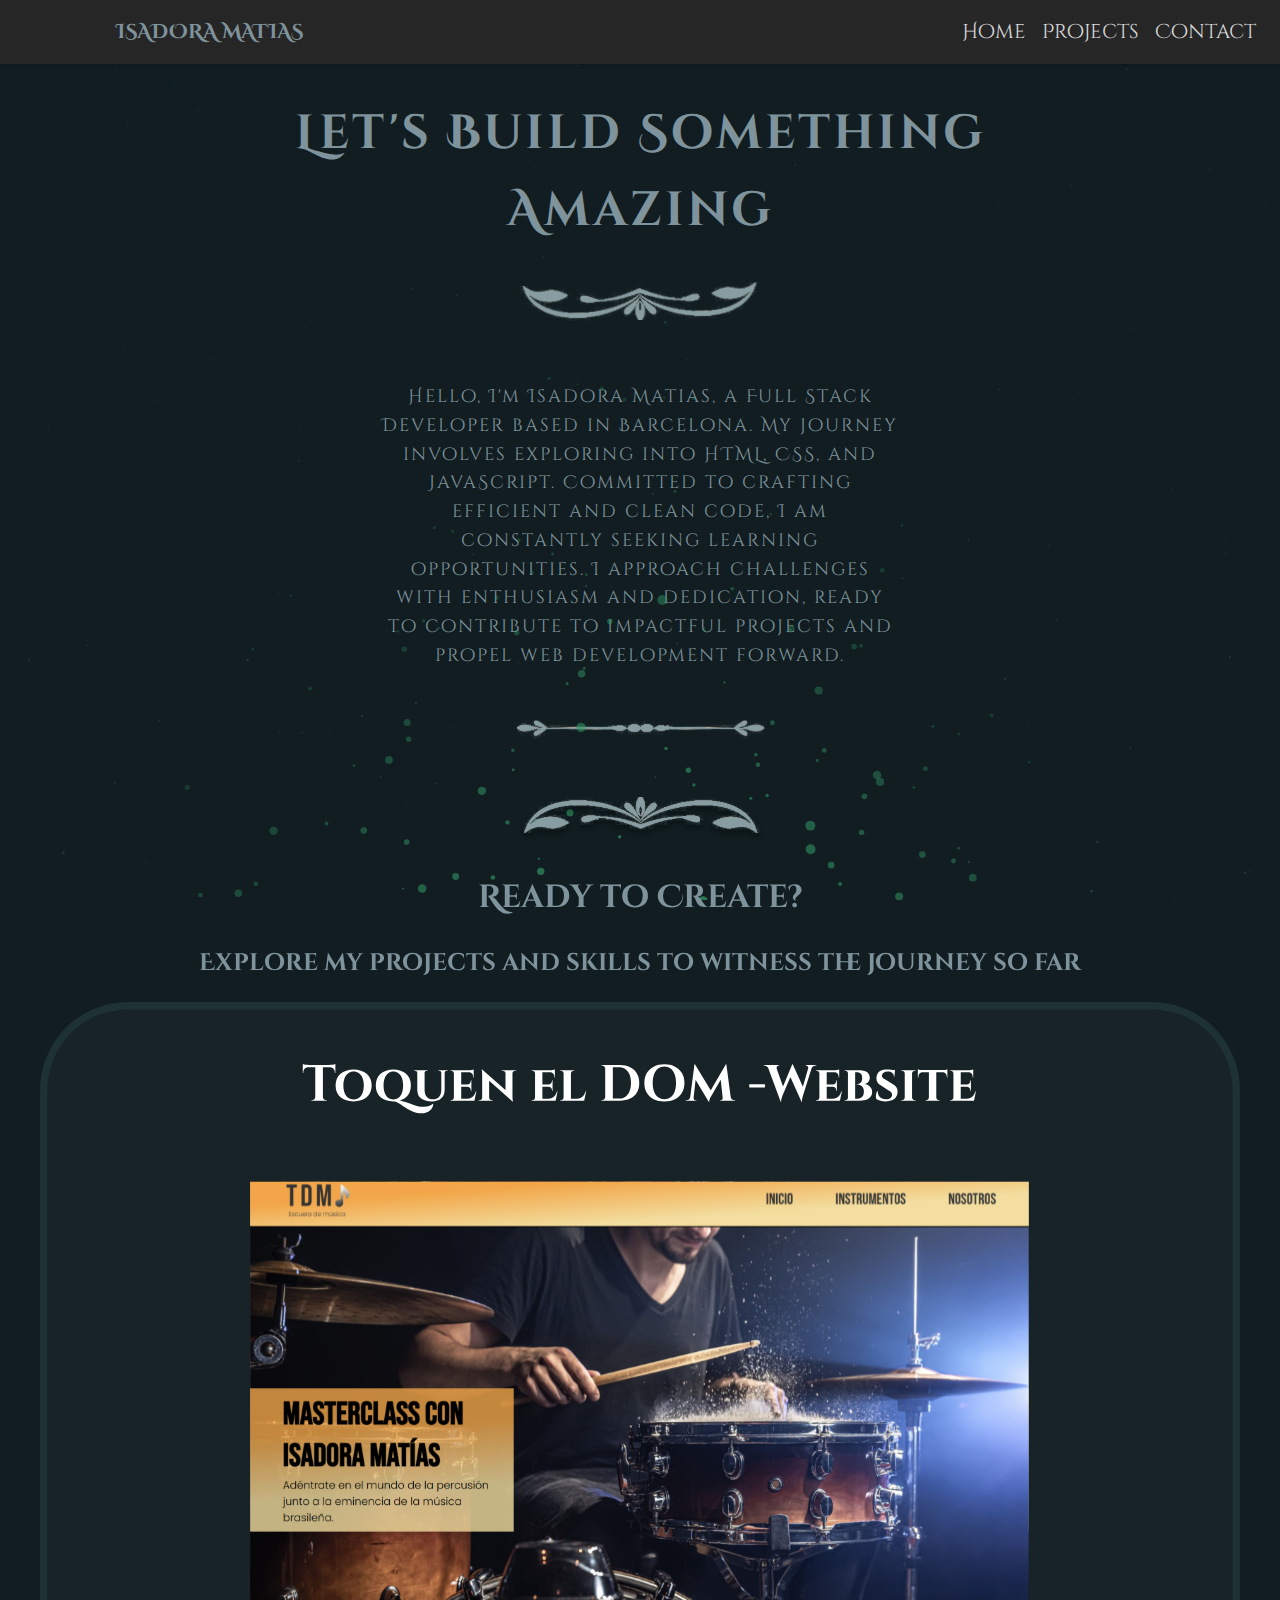
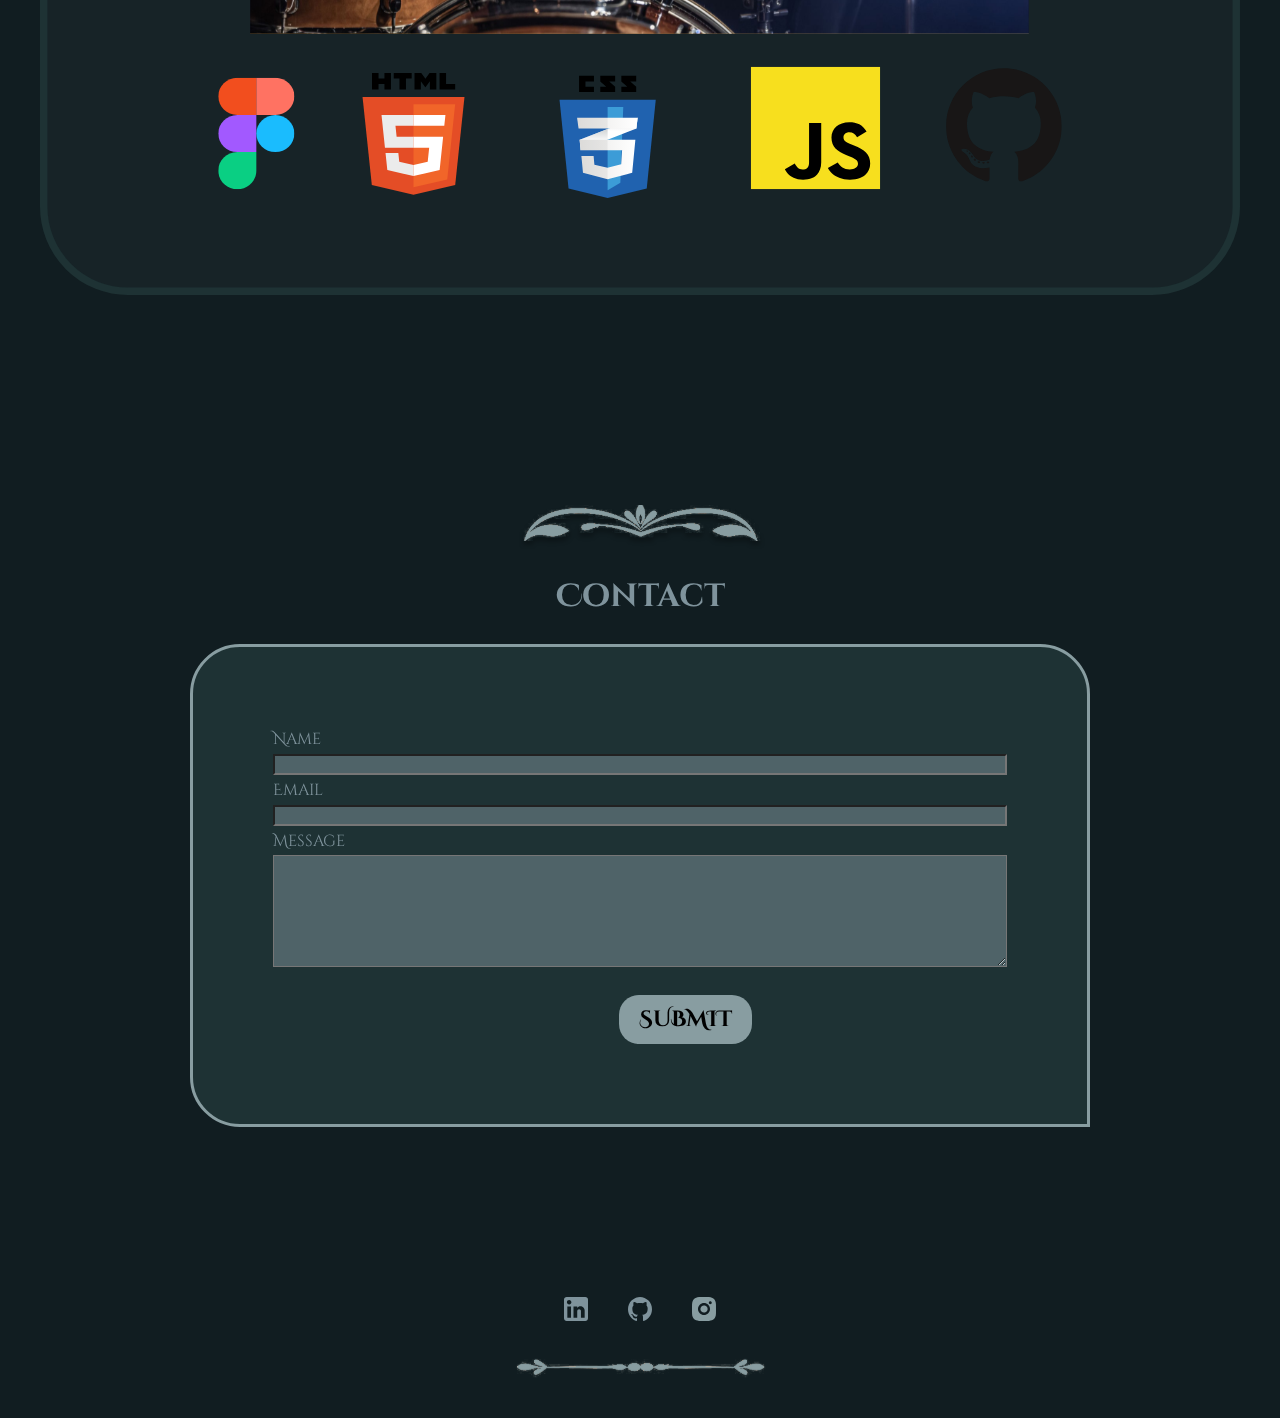
==== index.html @ 62d13b3a "renamehtml" ====
<!DOCTYPE html>
<html lang="en">
  <head>
    <meta charset="UTF-8" />
    <meta name="viewport" content="width=device-width, initial-scale=1.0" />
    <title>Isadora Matias</title>
    <link rel="stylesheet" href="portfolio.css" />
    <link rel="preconnect" href="https://fonts.googleapis.com" />
    <link rel="preconnect" href="https://fonts.gstatic.com" crossorigin />
    <link
      href="https://fonts.googleapis.com/css2?family=Cinzel+Decorative:wght@400;700&display=swap"
      rel="stylesheet"
    />
    <link
      rel="icon"
      href="assets/favicon.svg"
      type="image/x-icon"
      sizes="50x50"
    />
  </head>
  <body>
    <header id="navbar">
      <nav class="navbar-container">
        <div class="isa">ISADORA MATIAS</div>
        <button
          type="button"
          id="navbar-toggle"
          aria-controls="navbar-menu"
          aria-label="Toggle menu"
          aria-expanded="false"
        >
          <span class="icon-bar"></span>
          <span class="icon-bar"></span>
          <span class="icon-bar"></span>
        </button>
        <div id="navbar-menu" aria-labelledby="navbar-toggle">
          <ul class="navbar-links">
            <li class="navbar-item">
              <a class="navbar-link" href="#home">Home</a>
            </li>
            <li class="navbar-item">
              <a class="navbar-link" href="#projects">Projects</a>
            </li>
            <li class="navbar-item">
              <a class="navbar-link" href="#contact">Contact</a>
            </li>
          </ul>
        </div>
      </nav>
    </header>
    <section class="first-section">
      <div id="home" class="headline-section">
        <img
          src="assets/arabesque2.svg"
          alt="arabesque2"
          class="section-image"
        />
        <h1>Let's Build Something Amazing</h1>
        <img
          src="assets/arabesque3.svg"
          alt="arabesque3"
          class="section-image"
        />
      </div>
      <p>
        Hello, I'm Isadora Matias, a Full Stack Developer based in Barcelona. My
        journey involves exploring into HTML, CSS, and JavaScript. Committed to
        crafting efficient and clean code, I am constantly seeking learning
        opportunities. I approach challenges with enthusiasm and dedication,
        ready to contribute to impactful projects and propel web development
        forward.
      </p>
      <img
        src="assets/arabesque1.svg"
        alt="arabesque-section1"
        class="section-image"
      />
    </section>
    <section class="second-section">
      <div>
        <img
          src="assets/arabesque2.svg"
          alt="arabesque-section2"
          class="section2-image"
        />
        <h1 id="projects">Ready to Create?</h1>
        <h2>Explore my projects and skills to witness the journey so far</h2>
      </div>
      <div class="carousel">
        <input type="radio" name="carousel" id="slide1" checked />
        <input type="radio" name="carousel" id="slide2" />
        <div class="slides">
          <div class="slide">
            <img src="assets\CarouselImg1.svg" alt="slide1" />
          </div>
          <div class="slide">
            <img src="assets\CarouselImg2.svg" alt="slide2" />
          </div>
        </div>
        <div class="navigation">
          <label for="slide1"></label>
          <label for="slide2"></label>
        </div>
      </div>
    </section>
    <section class="third-section">
      <img src="assets/arabesque2.svg" alt="arabesque-section3" />
      <h1 id="contact">Contact</h1>
      <div id="contact" class="contact-form">
        <form action="/submit" method="post">
          <div>
            <label for="name" class="form-label">Name</label>
            <input type="text" id="name" name="name" class="form-input" />
          </div>
          <div>
            <label for="email" class="form-label">Email</label>
            <input type="email" id="email" name="email" class="form-input" />
          </div>
          <div>
            <label for="message" class="form-label">Message</label>
            <textarea
              id="message"
              name="message"
              class="form-textarea"
            ></textarea>
          </div>
          <button type="submit" class="submit-button">
            <span class="button-text">SUBMIT</span>
            <span class="button-icon">
              <!-- <img src="assets\ant.svg" alt="ant-icon" class="ant-icon"> -->
            </span>
          </button>
        </form>
      </div>
    </section>
    <footer>
      <div class="social-icons">
        <a
          href="https://www.linkedin.com/in/seu_perfil_linkedin"
          target="_blank"
          class="social-icon"
        >
          <img src="assets/linkedin.svg" alt="linkedin"
        /></a>
        <a
          href="https://github.com/IsadoraMatias"
          target="_blank"
          class="social-icon"
        >
          <img src="assets/github.svg" alt="github"
        /></a>
        <a
          href="https://www.instagram.com/isadoramatiasc?igsh=aG56NDlsN2sxb2ly&utm_source=qr"
          target="_blank"
          class="social-icon"
        >
          <img src="assets/instagram.svg" alt="instagram"
        /></a>
      </div>
      <img src="assets/arabesque1.svg" alt="Footer Image" class="footer-img" />
    </footer>

    <canvas></canvas>
    <script src="gsap-public\minified\gsap.min.js"></script>
    <script src="navbar.js"></script>
    <script src="portfolio.js"></script>
  </body>
</html>
---- portfolio.css ----
@import url("navbar.css");

*,
*::before,
*::after {
  box-sizing: border-box;
  text-decoration: none;
}

:root {
  --primary-color: #111d21;
  --secondary-color: #1e3234;
  --tertiary-color: #889da1;
  --quaternary-color: #7f939c;
  --quinary-color: #b7b3b8;
  --senary-color: #fff;
}

html,
body {
  margin: 0;
  padding: 0;
  width: 100%;
  height: 100%;
}

body {
  position: relative;
  background-color: var(--primary-color);
  font-family: "Cinzel Decorative", serif;
}

header {
  display: flex;
  align-items: center;
  justify-content: space-between;
}

.first-section {
  text-align: center;
}

.headline-section {
  display: flex;
  align-items: center;
  justify-content: center;
  flex-wrap: wrap;
  color: var(--quaternary-color);
  font-size: 22px;
  letter-spacing: 3px;
  margin: 0 10px;
}

.first-section p {
  text-align: center;
  color: var(--quaternary-color);
  font-size: 16px;
  letter-spacing: 2px;
  padding: 29px;
}

@media (min-width: 992px) {
  .headline-section {
    max-width: 800px;
    margin: 0 auto;
    font-size: 24px;
    padding: 20px;
  }

  .section img {
    width: auto;
    height: auto;
    max-width: 100%;
    padding: 20px;
  }

  .first-section p {
    font-size: 18px;
    text-align: center;
    max-width: 600px;
    margin: 0 auto;
    padding: 40px;
    line-height: 1.6;
  }
}

.second-section {
  position: relative;
  display: flex;
  align-items: center;
  justify-content: center;
  margin-top: 10px;
  text-align: center;
  flex-wrap: wrap;
  color: var(--quaternary-color);
  font-size: 16px;
  padding: 20px;
  z-index: 12;
}

@media (min-width: 503px) {
  .second-section {
    display: flex;
    align-items: center;
    justify-content: center;
    margin-top: 10px;
    text-align: center;
    flex-wrap: wrap;
    color: var(--quaternary-color);
    font-size: 16px;
    padding: 40px;
  }
}

.carousel {
  position: relative;
  width: 100%;
  overflow: hidden;
}

.slides {
  display: flex;
  width: 100%;
}

.slide {
  min-width: 100%;
  transition: transform 0.5s ease;
}

.slide img {
  width: 100%;
  height: auto;
}

.slide {
  transform: translateX(100%);
}

.navigation label {
  cursor: pointer;
}

#slide1:checked ~ .slides .slide:first-child,
#slide2:checked ~ .slides .slide:last-child {
  transform: translateX(0);
}

.carousel input[type="radio"] {
  display: none;
}

.third-section {
  position: relative;
  z-index: 10;
  display: flex;
  flex-direction: column;
  align-items: center;
  justify-content: center;
  text-align: center;
  margin-top: 10px;
  flex-wrap: wrap;
  color: var(--quaternary-color);
}

.contact-form {
  display: flex;
  flex-direction: column;
  width: 100%;
  padding: 50px;
  margin: auto;
  border: 3px solid var(--tertiary-color);
  border-radius: 50px 50px 0px 50px;
  bottom: 20px;
  background-color: #1e3234;
  max-width: 400px;
}

.form-label {
  display: flex;
  margin-right: 120px;
}

.form-input {
  width: 100%;
  height: auto;
  background: rgba(127, 147, 156, 0.5);
}

.form-textarea {
  width: 100%;
  margin: 0;
  padding: 40px;
  background: rgba(127, 147, 156, 0.5);
}

input:focus,
textarea:focus {
  background: var(--quinary-color);
  border-radius: 5px;
}

.submit-button {
  position: relative;
  z-index: 11;
  margin-top: 20px;
  margin-left: 90px;
  border: none;
  background-color: var(--tertiary-color);
  border-radius: 20px;
  width: auto;
  overflow: hidden;
  cursor: pointer;
  padding: 10px 20px;
}

.button-text {
  font-family: "Cinzel Decorative", serif;
  font-weight: bold;
  font-size: 22px;
  z-index: 2;
}

.submit-button:hover {
  cursor: url(assets/ant.svg), auto;
}

@media (min-width: 503px) {
  .third-section {
    padding: 150px;
  }

  .contact-form {
    max-width: 900px;
    margin: 0 auto;
    padding: 80px;
  }
}

footer {
  position: relative;
  display: flex;
  flex-direction: column;
  justify-content: center;
  align-items: center;
  padding: 20px 0;
  z-index: 2;
}

.social-icons {
  display: flex;
  justify-content: center;
  align-items: center;
}

.social-icon {
  margin: 0 20px;
}

.footer-img {
  margin: 20px;
}

canvas {
  position: fixed;
  top: 0;
  left: 0;
  z-index: 0;
}
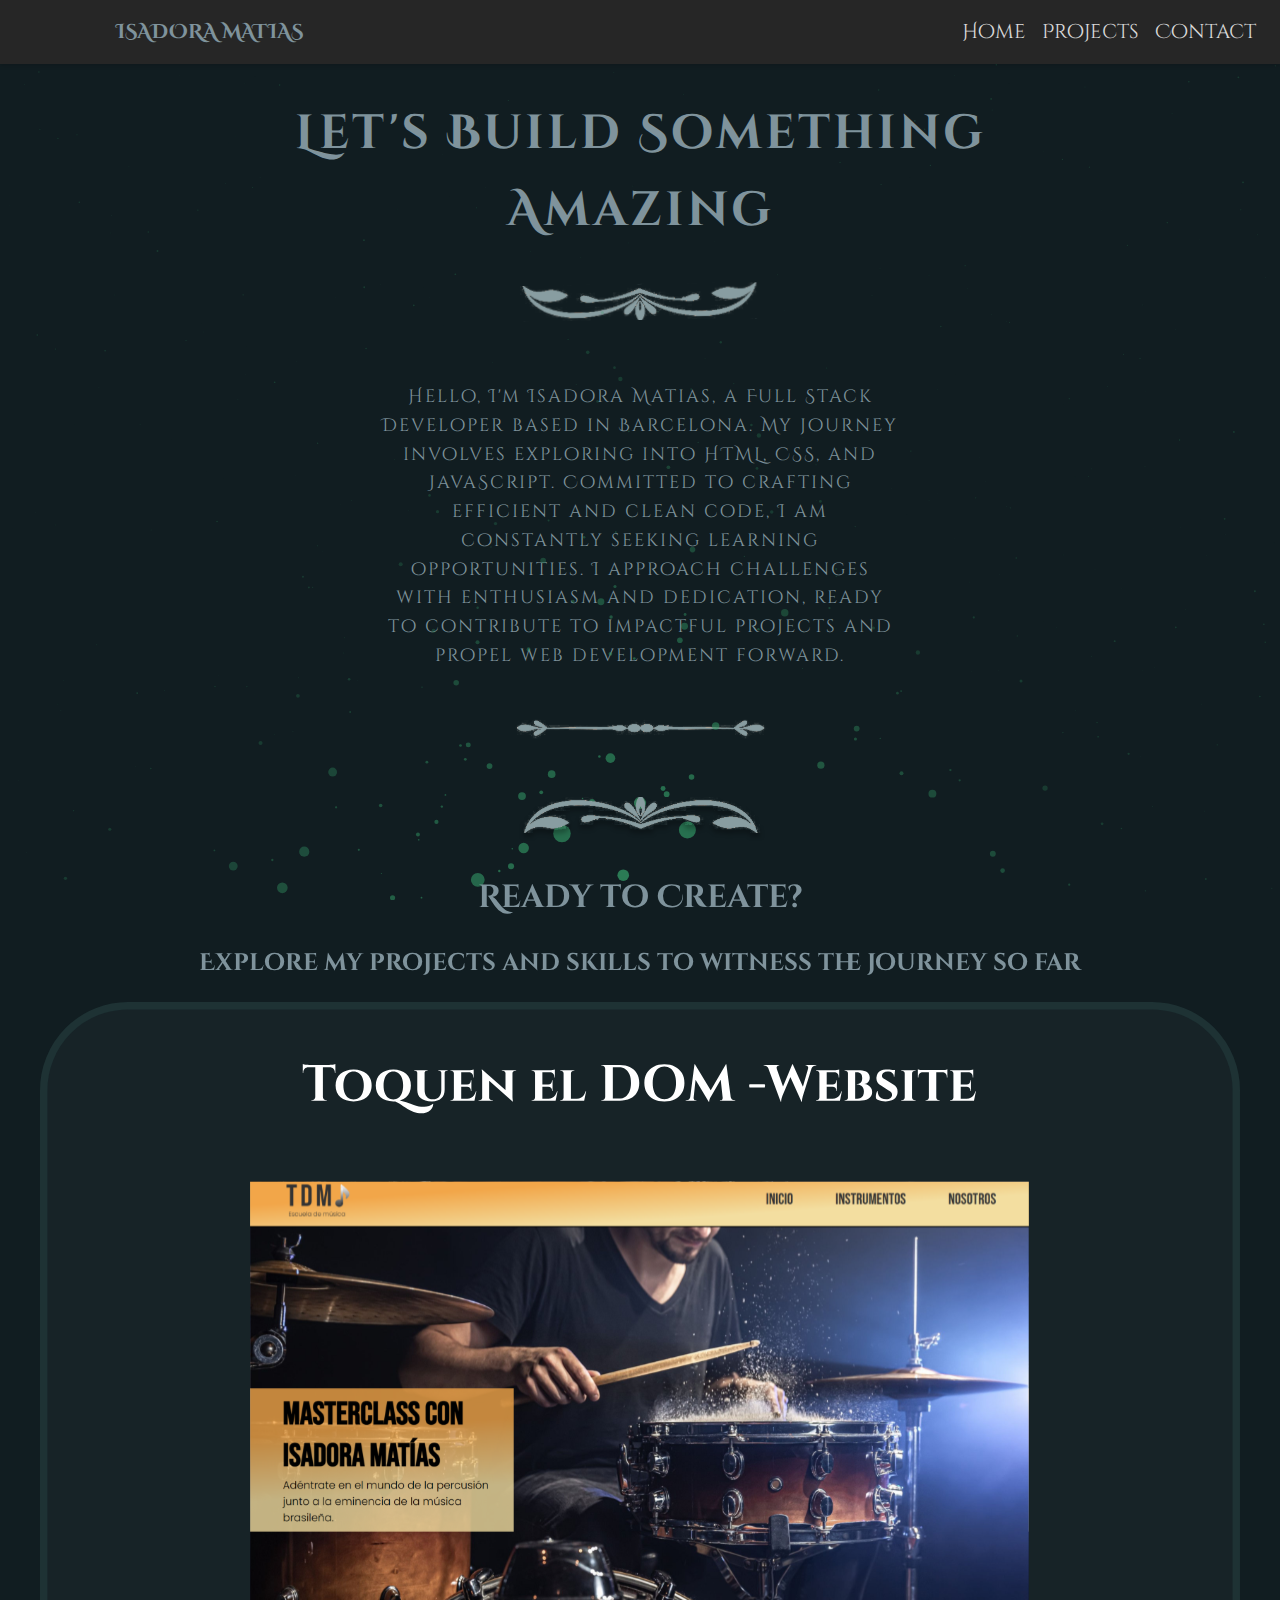
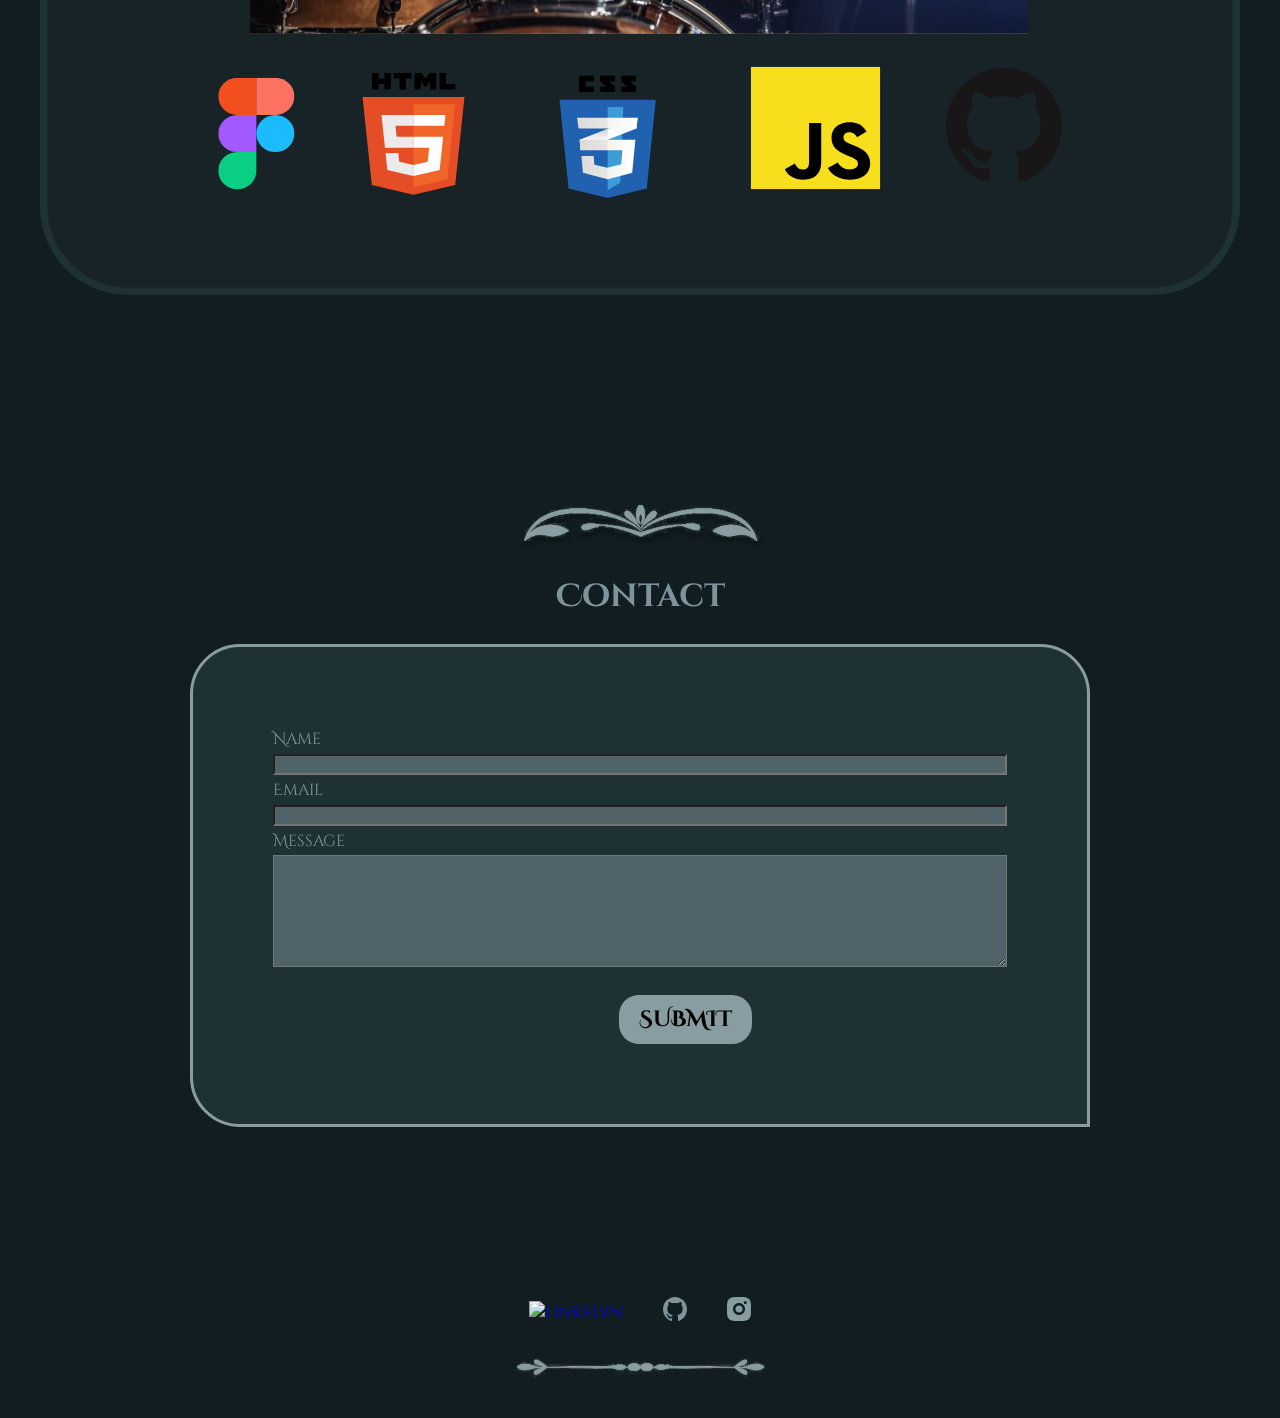
==== commit 5fa8b96c: "linkedin" ====
--- a/index.html
+++ b/index.html
@@ -140,7 +140,7 @@
           target="_blank"
           class="social-icon"
         >
-          <img src="assets/linkedin.svg" alt="linkedin"
+          <img src="https://www.linkedin.com/in/isadora-de-jesus-matias-gomes/" alt="linkedin"
         /></a>
         <a
           href="https://github.com/IsadoraMatias"
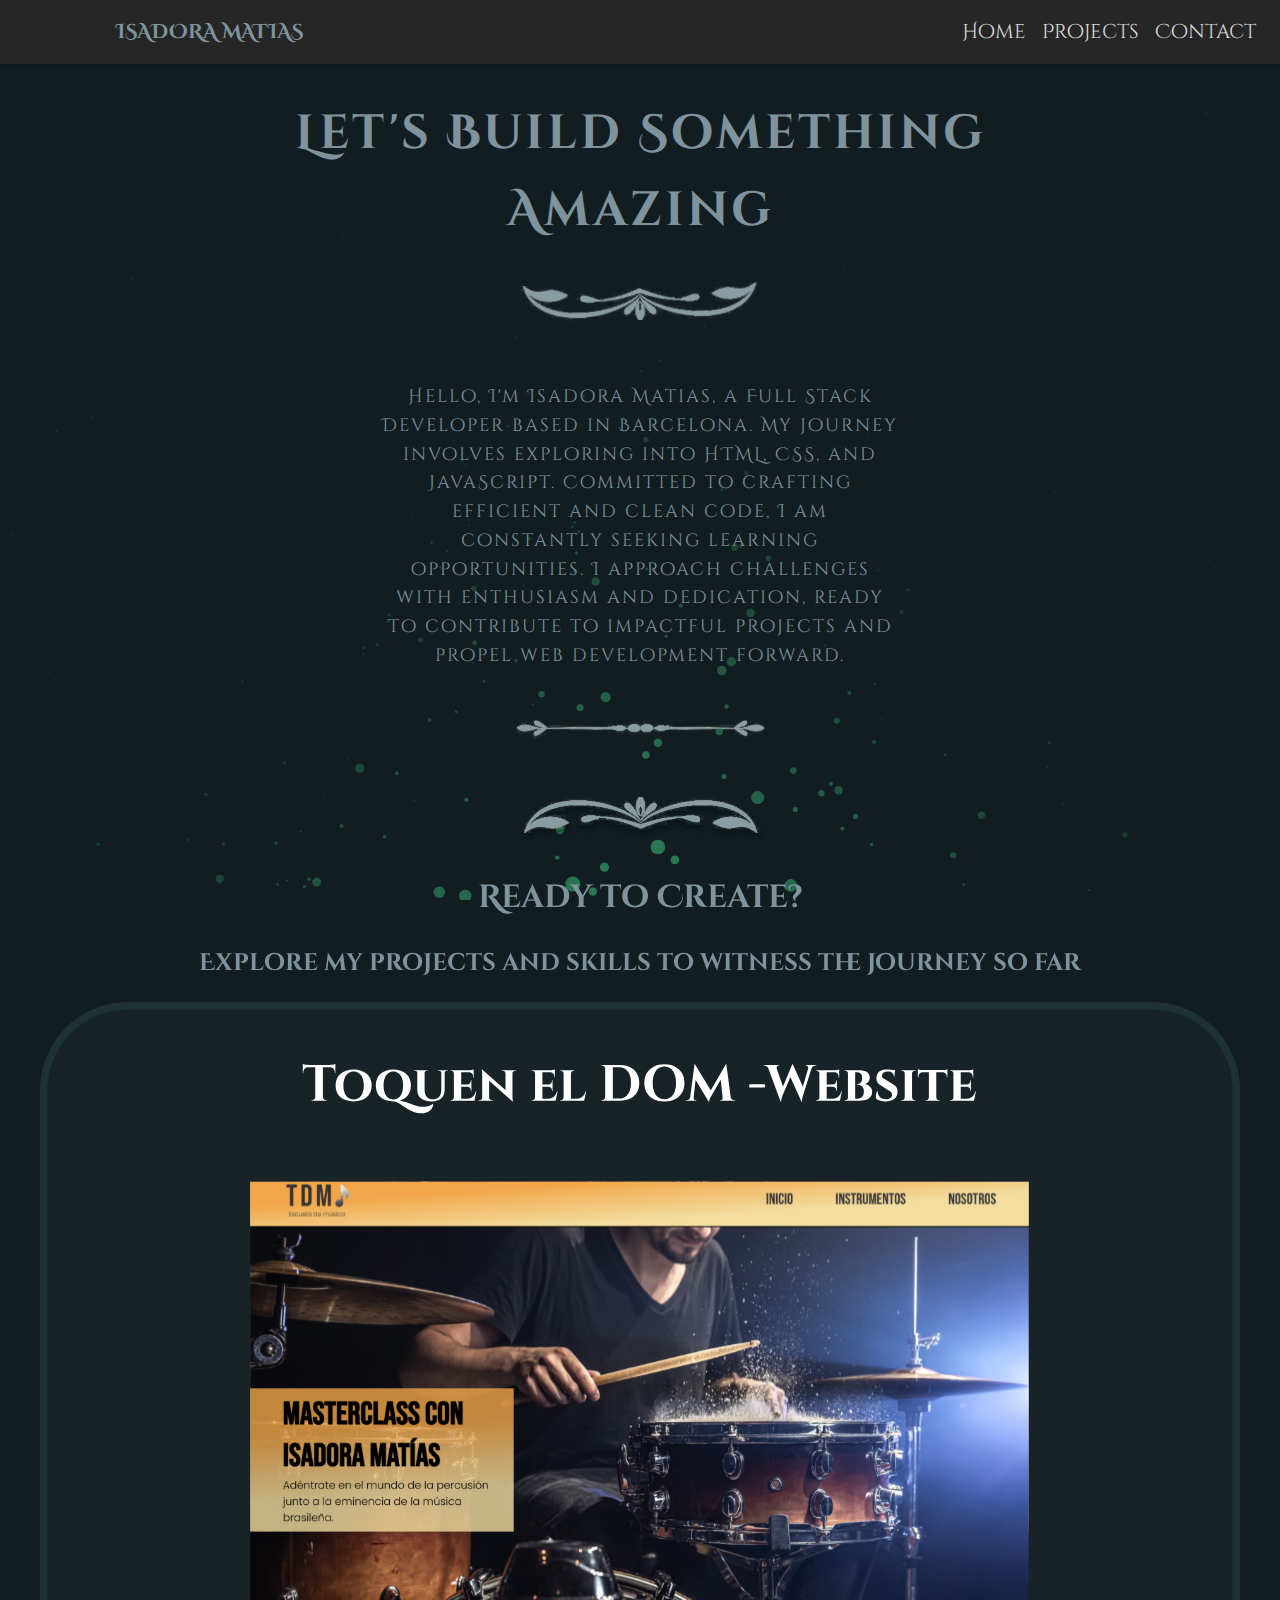
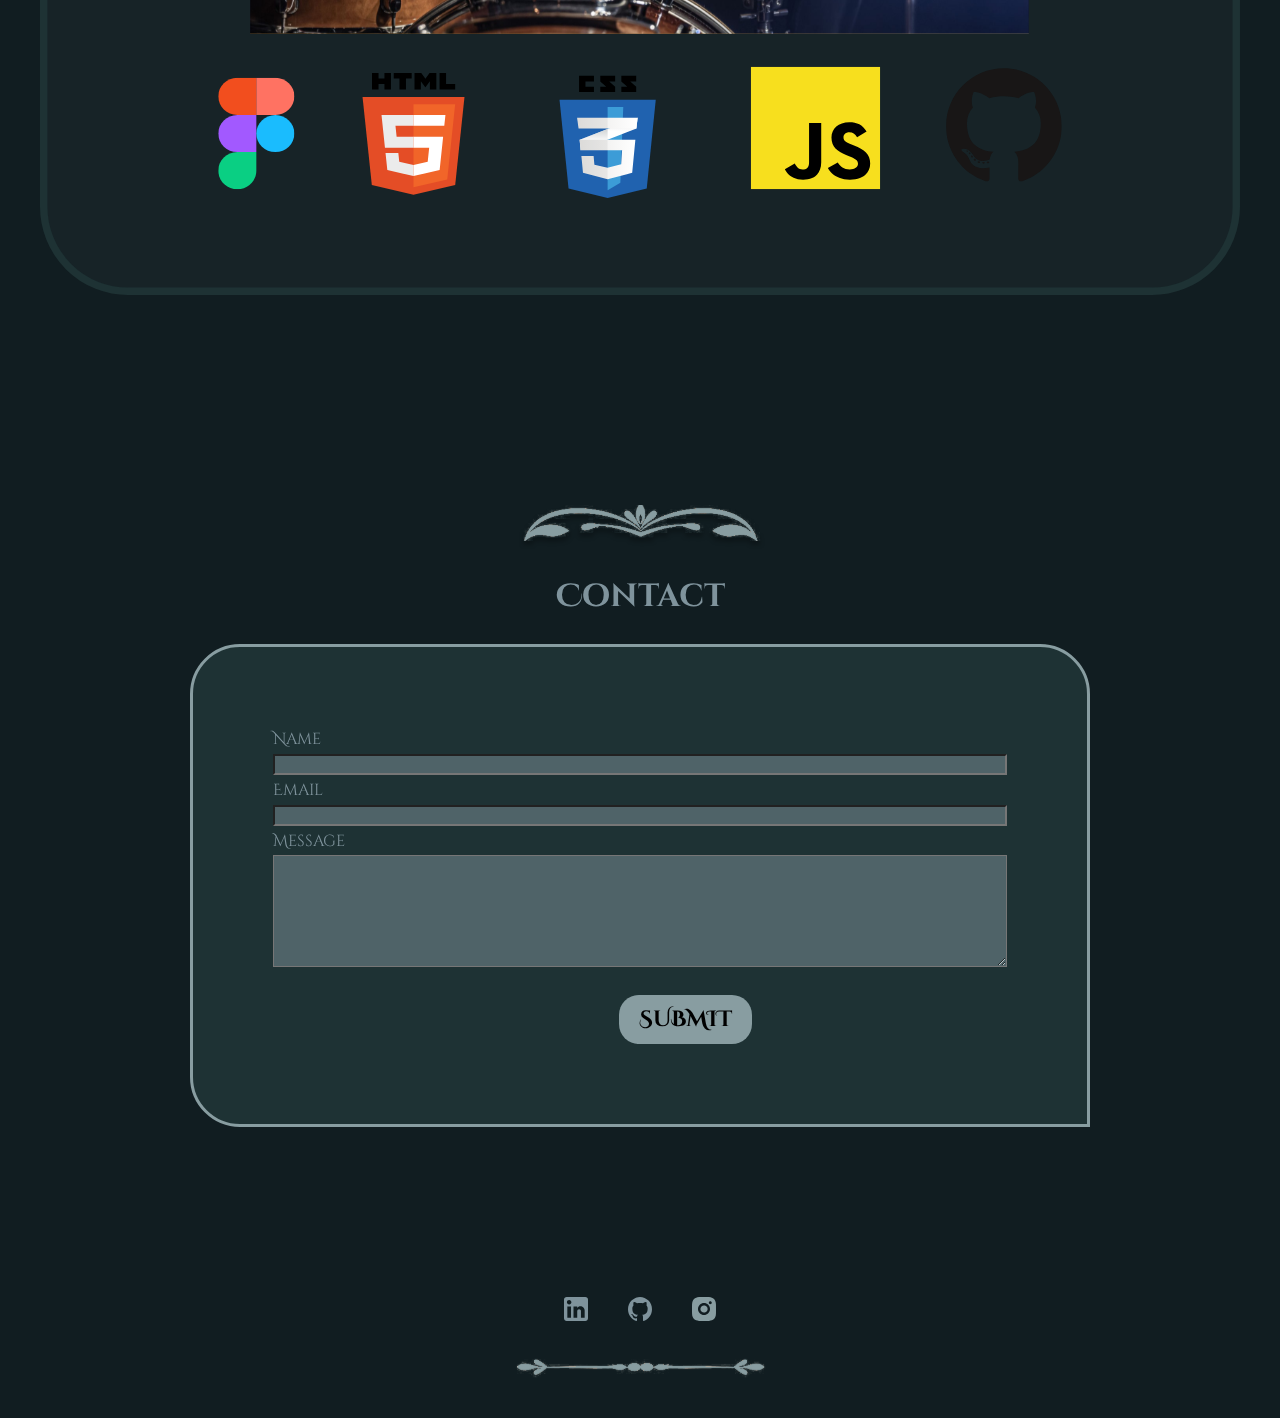
==== commit 102b871f: "Update LinkedIn profile link" ====
--- a/index.html
+++ b/index.html
@@ -136,11 +136,11 @@
     <footer>
       <div class="social-icons">
         <a
-          href="https://www.linkedin.com/in/seu_perfil_linkedin"
+          href="https://www.linkedin.com/in/isadora-de-jesus-matias-gomes/"
           target="_blank"
           class="social-icon"
         >
-          <img src="https://www.linkedin.com/in/isadora-de-jesus-matias-gomes/" alt="linkedin"
+          <img src="assets/linkedin.svg" alt="linkedin"
         /></a>
         <a
           href="https://github.com/IsadoraMatias"
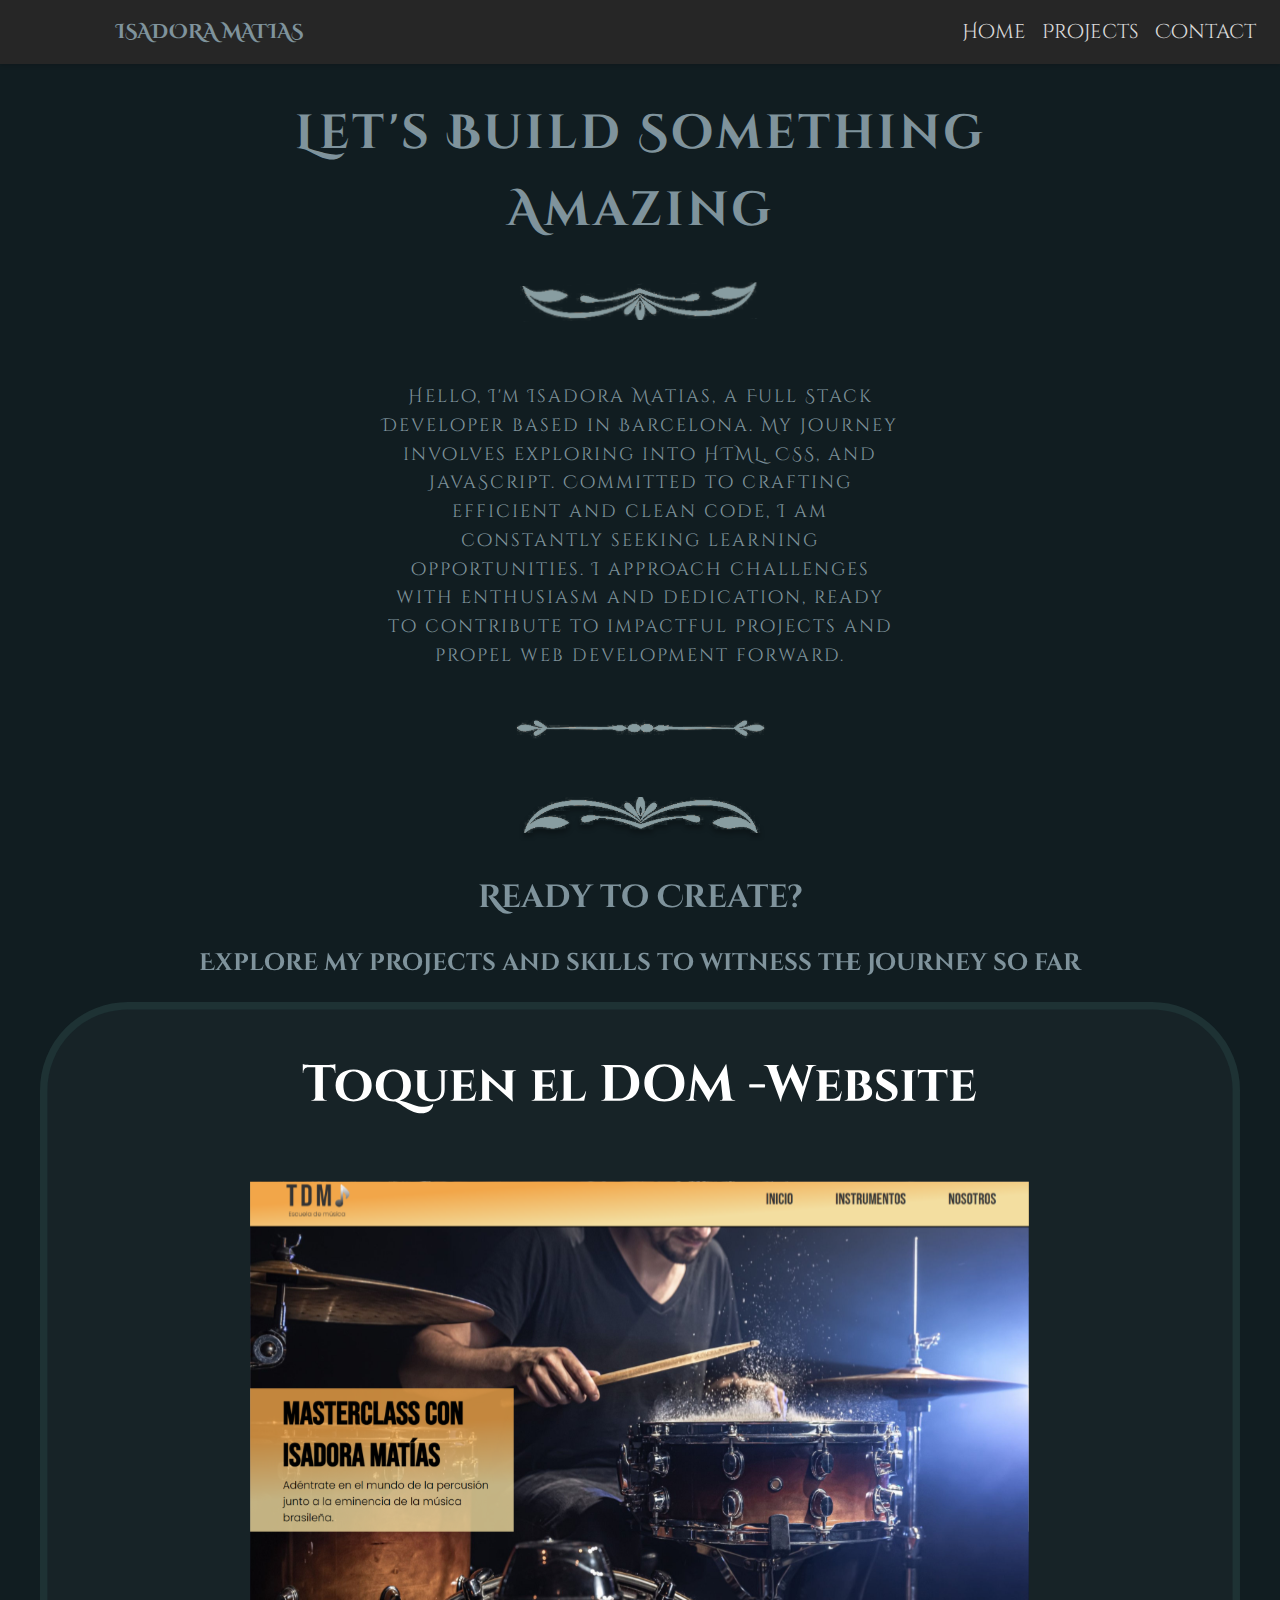
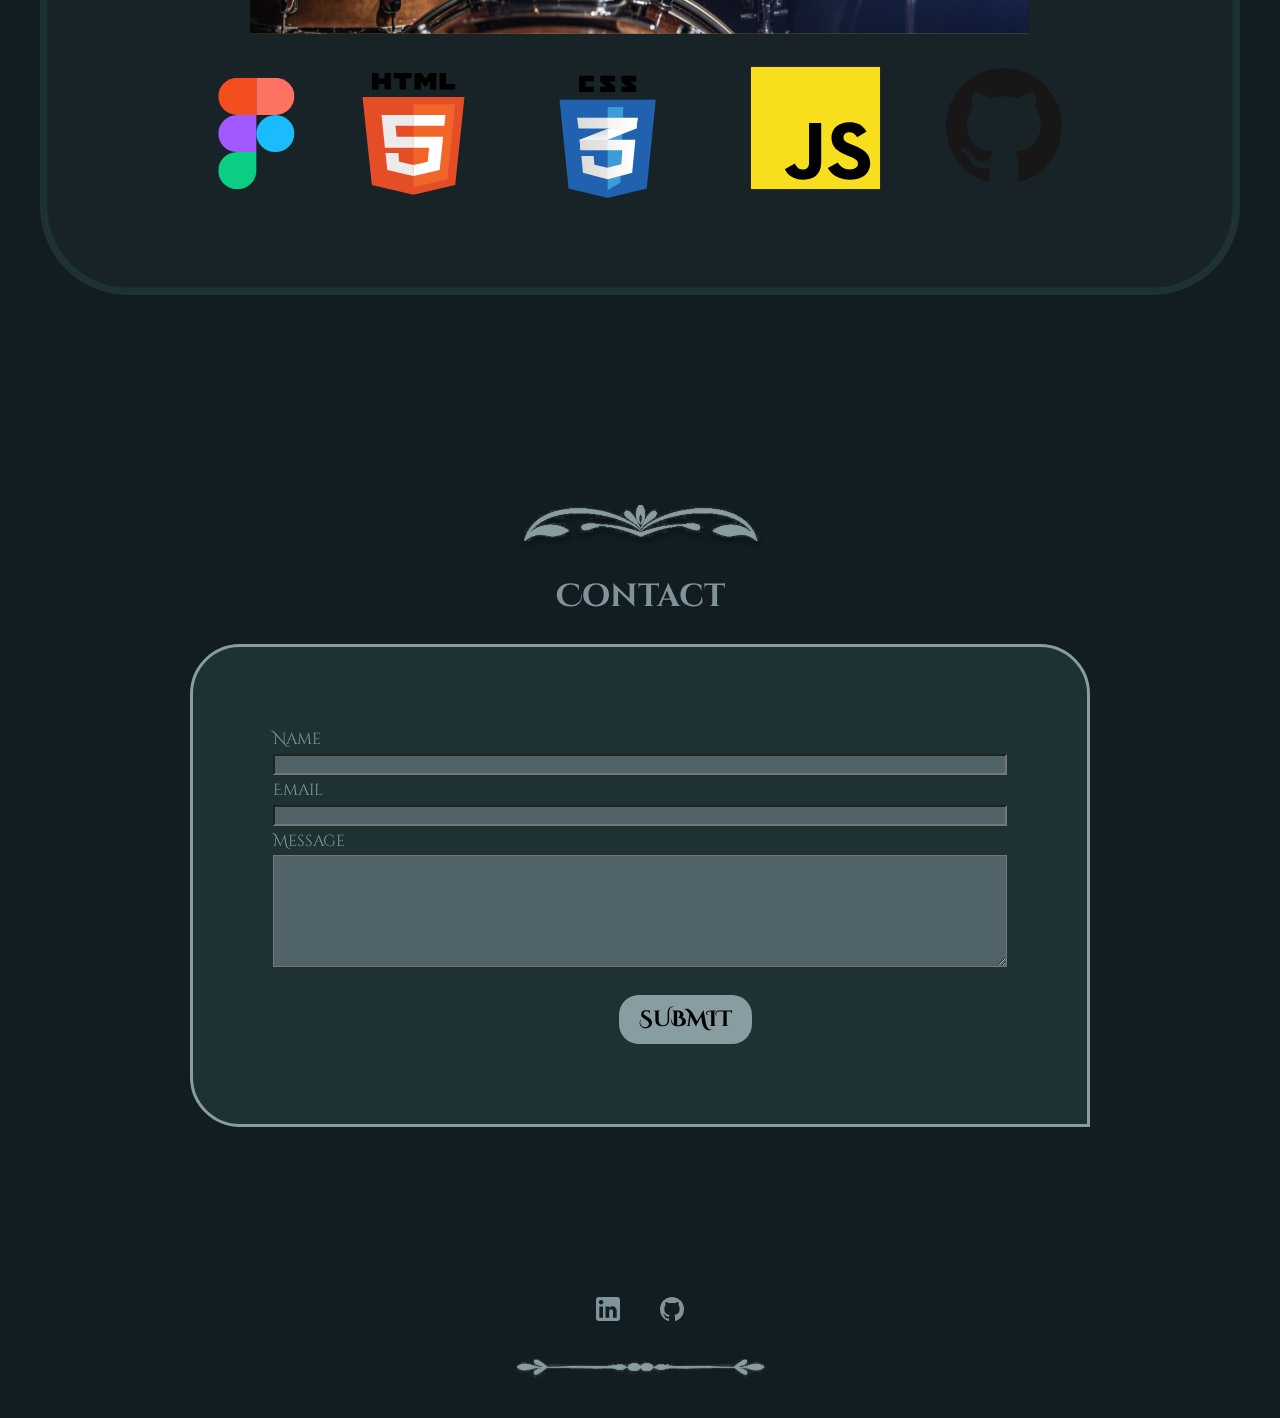
==== commit a64852b9: "deleting gsap" ====
--- a/index.html
+++ b/index.html
@@ -149,19 +149,12 @@
         >
           <img src="assets/github.svg" alt="github"
         /></a>
-        <a
-          href="https://www.instagram.com/isadoramatiasc?igsh=aG56NDlsN2sxb2ly&utm_source=qr"
-          target="_blank"
-          class="social-icon"
-        >
-          <img src="assets/instagram.svg" alt="instagram"
-        /></a>
+      
       </div>
       <img src="assets/arabesque1.svg" alt="Footer Image" class="footer-img" />
     </footer>
 
     <canvas></canvas>
-    <script src="gsap-public\minified\gsap.min.js"></script>
     <script src="navbar.js"></script>
     <script src="portfolio.js"></script>
   </body>
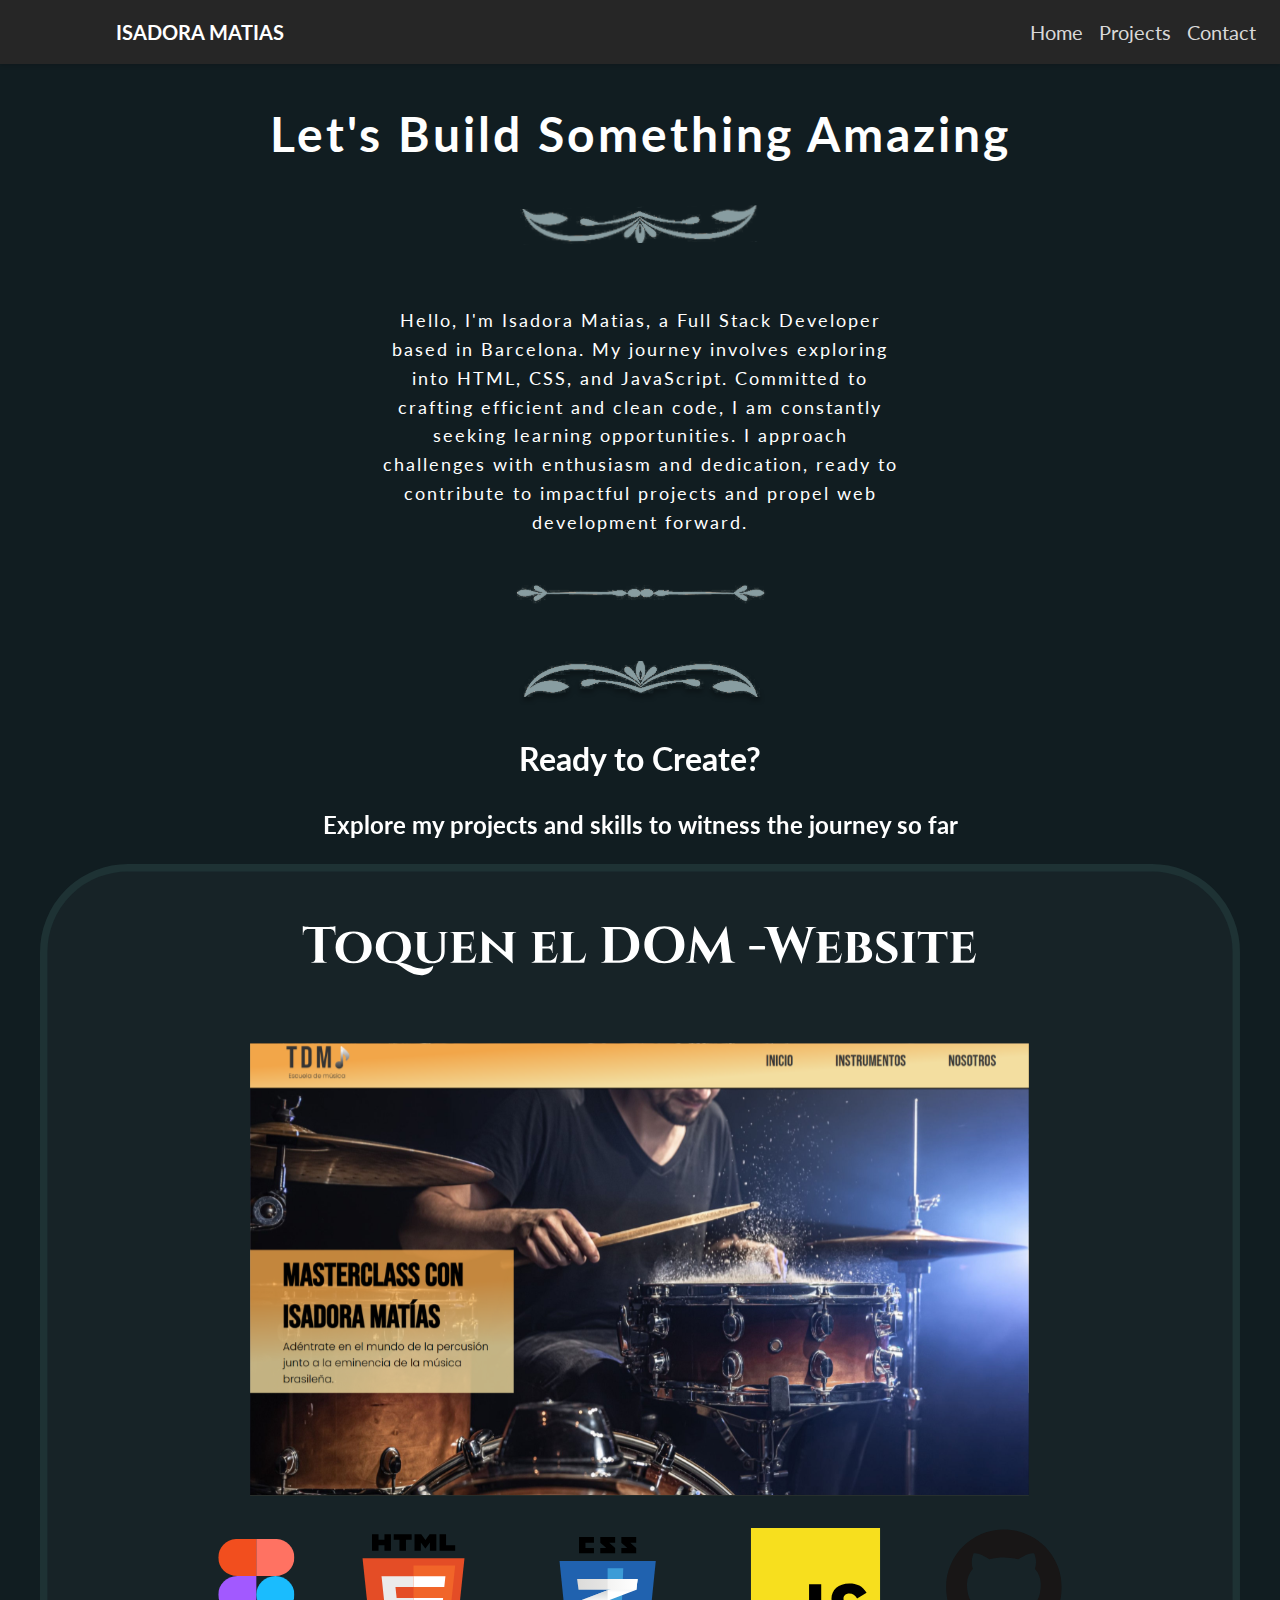
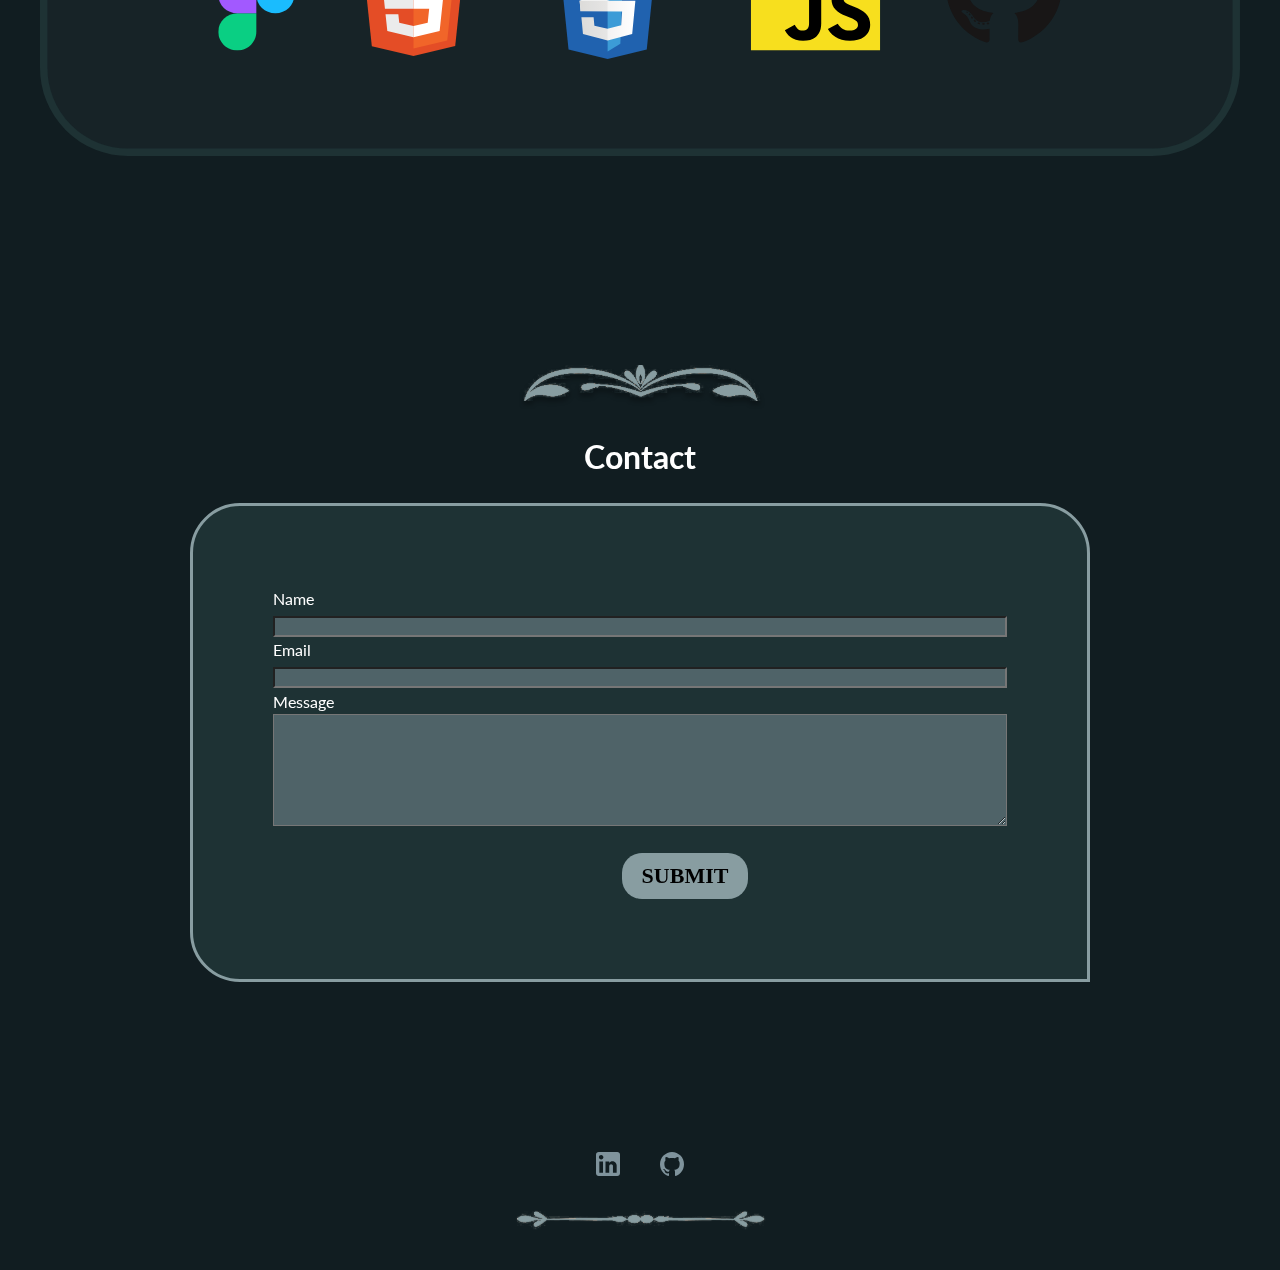
==== commit f3e175ae: "Change typography" ====
--- a/index.html
+++ b/index.html
@@ -7,10 +7,9 @@
     <link rel="stylesheet" href="portfolio.css" />
     <link rel="preconnect" href="https://fonts.googleapis.com" />
     <link rel="preconnect" href="https://fonts.gstatic.com" crossorigin />
-    <link
-      href="https://fonts.googleapis.com/css2?family=Cinzel+Decorative:wght@400;700&display=swap"
-      rel="stylesheet"
-    />
+    <link rel="preconnect" href="https://fonts.googleapis.com">
+    <link rel="preconnect" href="https://fonts.gstatic.com" crossorigin>
+    <link href="https://fonts.googleapis.com/css2?family=Lato:ital,wght@0,100;0,300;0,400;0,700;0,900;1,100;1,300;1,400;1,700;1,900&display=swap" rel="stylesheet">
     <link
       rel="icon"
       href="assets/favicon.svg"
--- a/portfolio.css
+++ b/portfolio.css
@@ -11,9 +11,9 @@
   --primary-color: #111d21;
   --secondary-color: #1e3234;
   --tertiary-color: #889da1;
-  --quaternary-color: #7f939c;
+  --quaternary-color: #fff;
   --quinary-color: #b7b3b8;
-  --senary-color: #fff;
+  
 }
 
 html,
@@ -27,7 +27,7 @@
 body {
   position: relative;
   background-color: var(--primary-color);
-  font-family: "Cinzel Decorative", serif;
+  font-family: "Lato", sans-serif;
 }
 
 header {
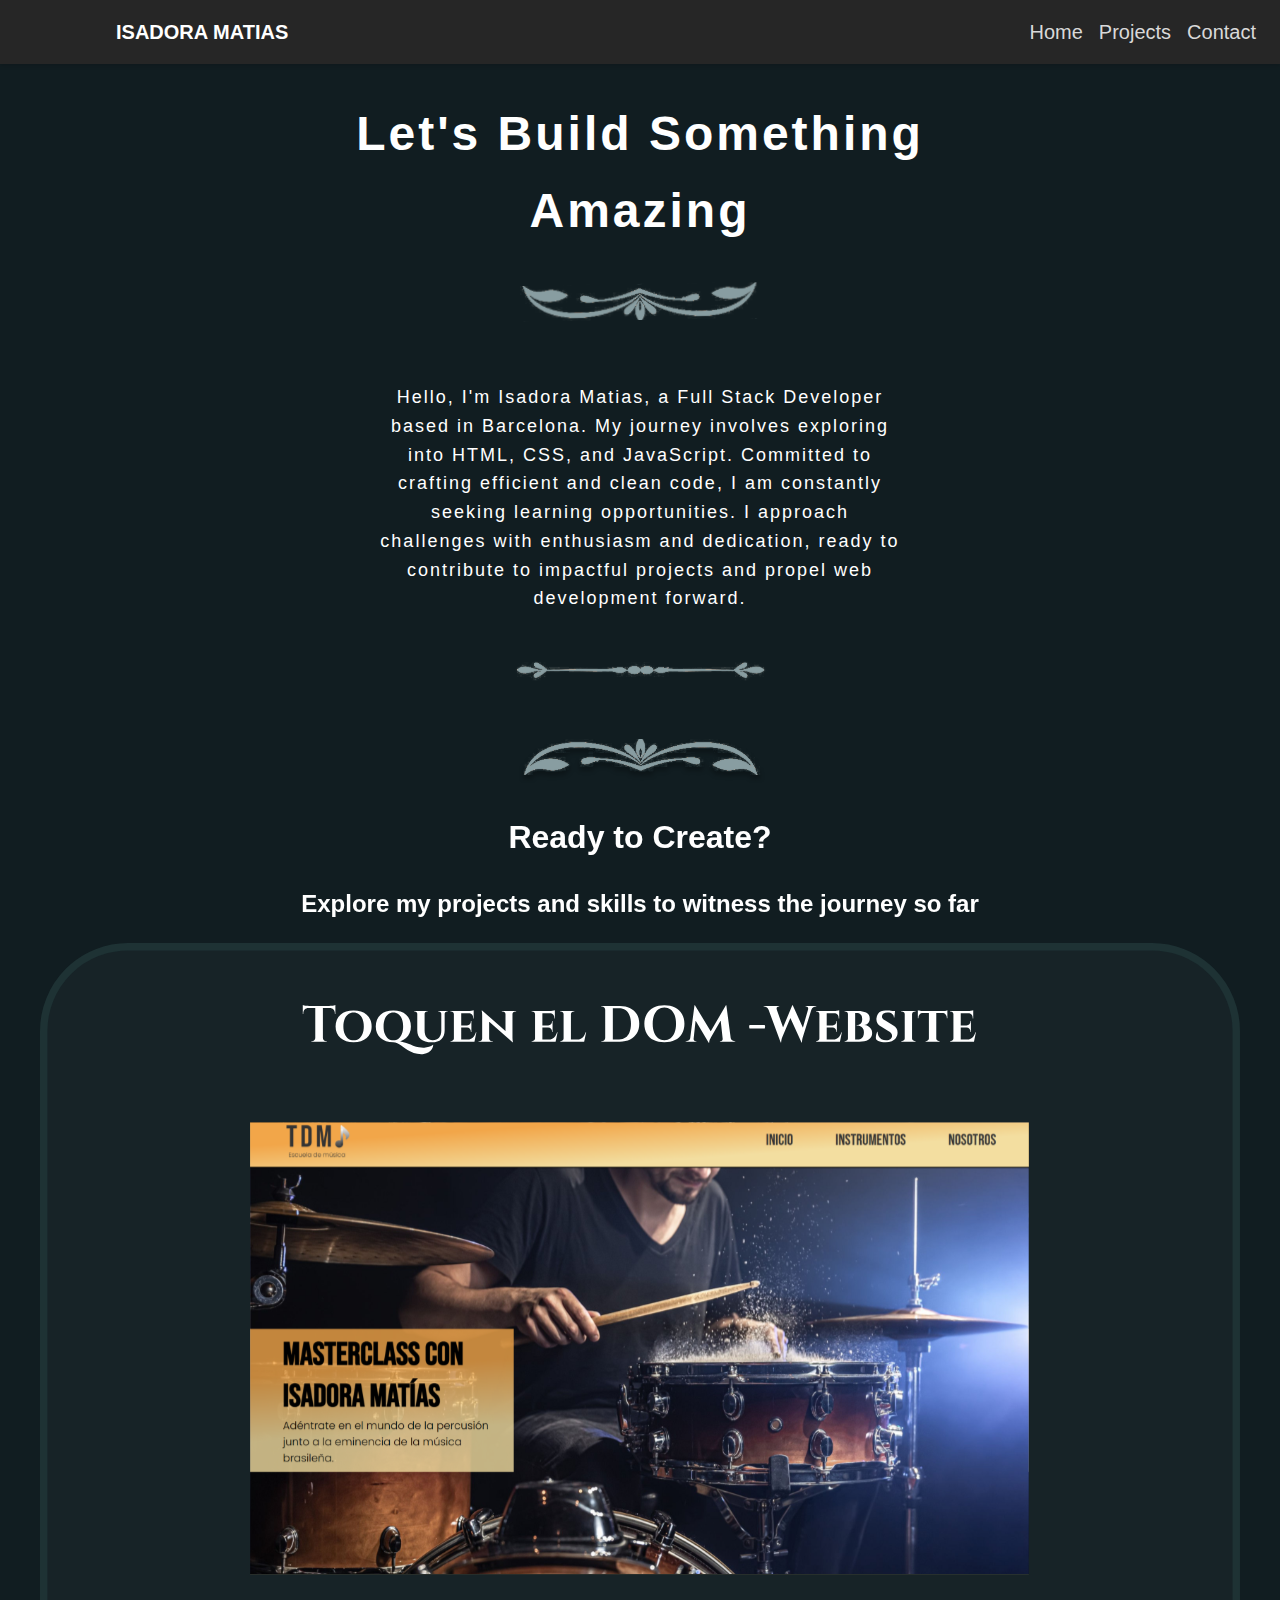
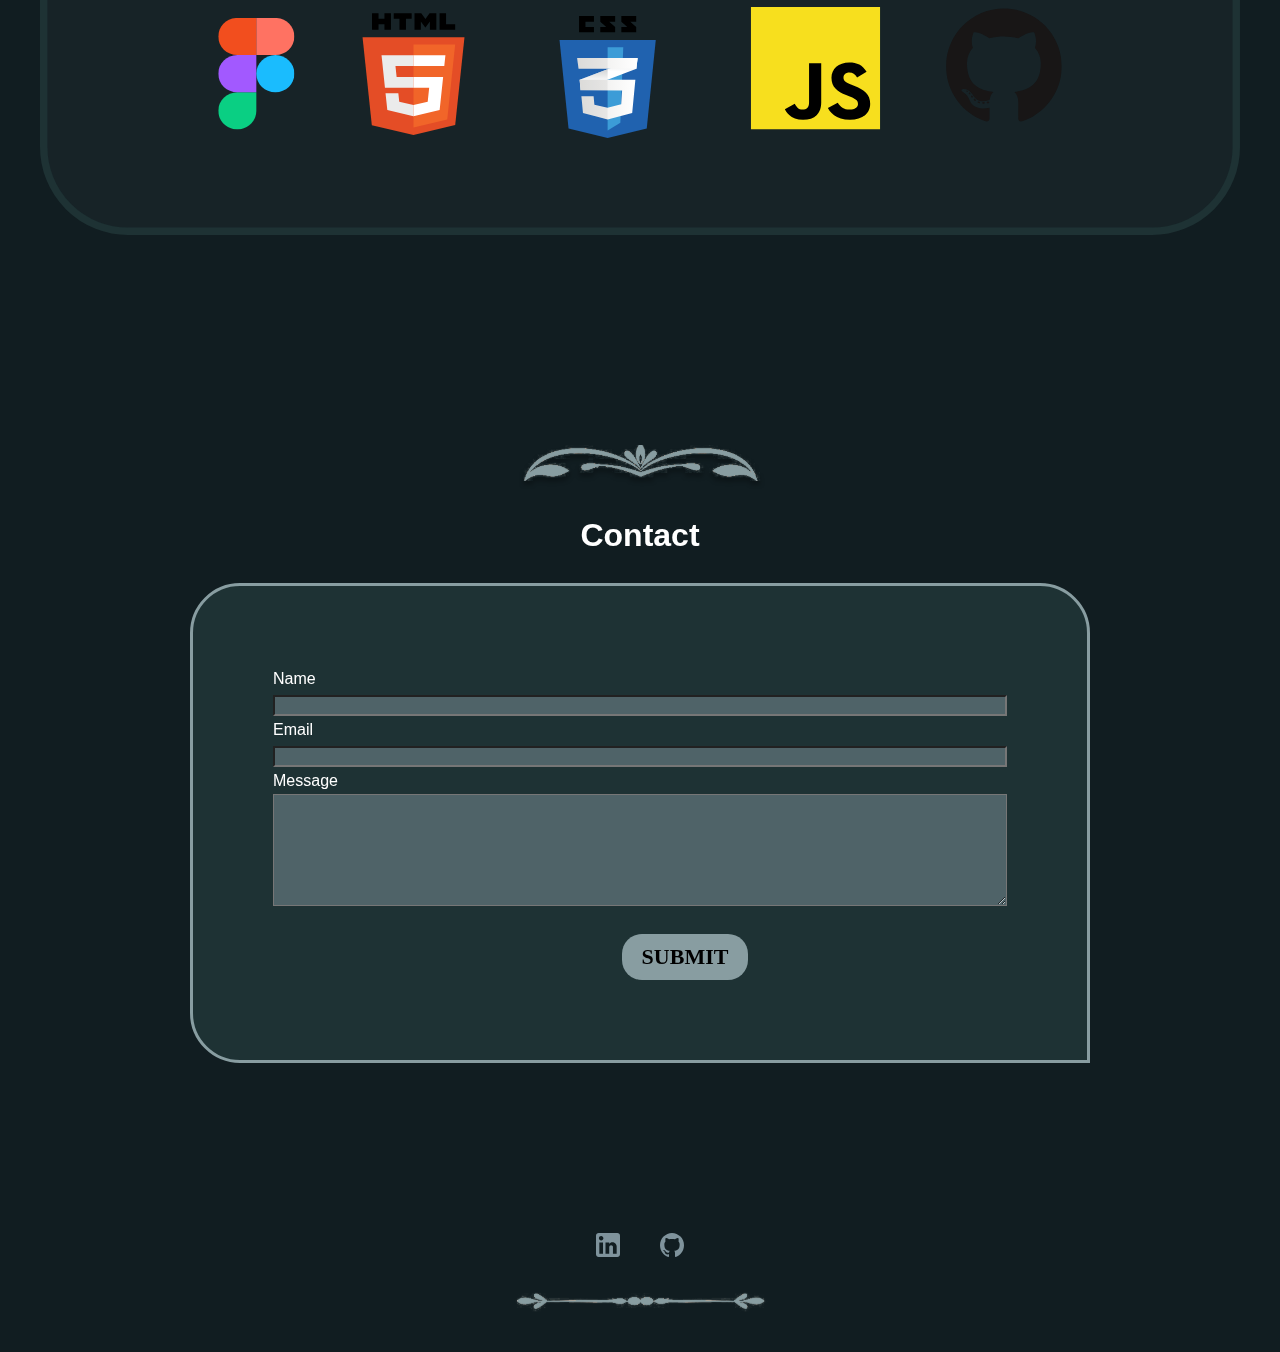
==== commit 83a0c72a: "Update HTML, CSS, and JavaScript files" ====
--- a/index.html
+++ b/index.html
@@ -9,7 +9,9 @@
     <link rel="preconnect" href="https://fonts.gstatic.com" crossorigin />
     <link rel="preconnect" href="https://fonts.googleapis.com">
     <link rel="preconnect" href="https://fonts.gstatic.com" crossorigin>
-    <link href="https://fonts.googleapis.com/css2?family=Lato:ital,wght@0,100;0,300;0,400;0,700;0,900;1,100;1,300;1,400;1,700;1,900&display=swap" rel="stylesheet">
+    <link rel="preconnect" href="https://fonts.googleapis.com">
+<link rel="preconnect" href="https://fonts.gstatic.com" crossorigin>
+<link href="https://fonts.googleapis.com/css2?family=Lato:ital,wght@0,100;0,300;0,400;0,700;0,900;1,100;1,300;1,400;1,700;1,900&display=swap" rel="stylesheet">
     <link
       rel="icon"
       href="assets/favicon.svg"
--- a/portfolio.css
+++ b/portfolio.css
@@ -27,7 +27,7 @@
 body {
   position: relative;
   background-color: var(--primary-color);
-  font-family: "Lato", sans-serif;
+  font-family: "Ubuntu", sans-serif;
 }
 
 header {
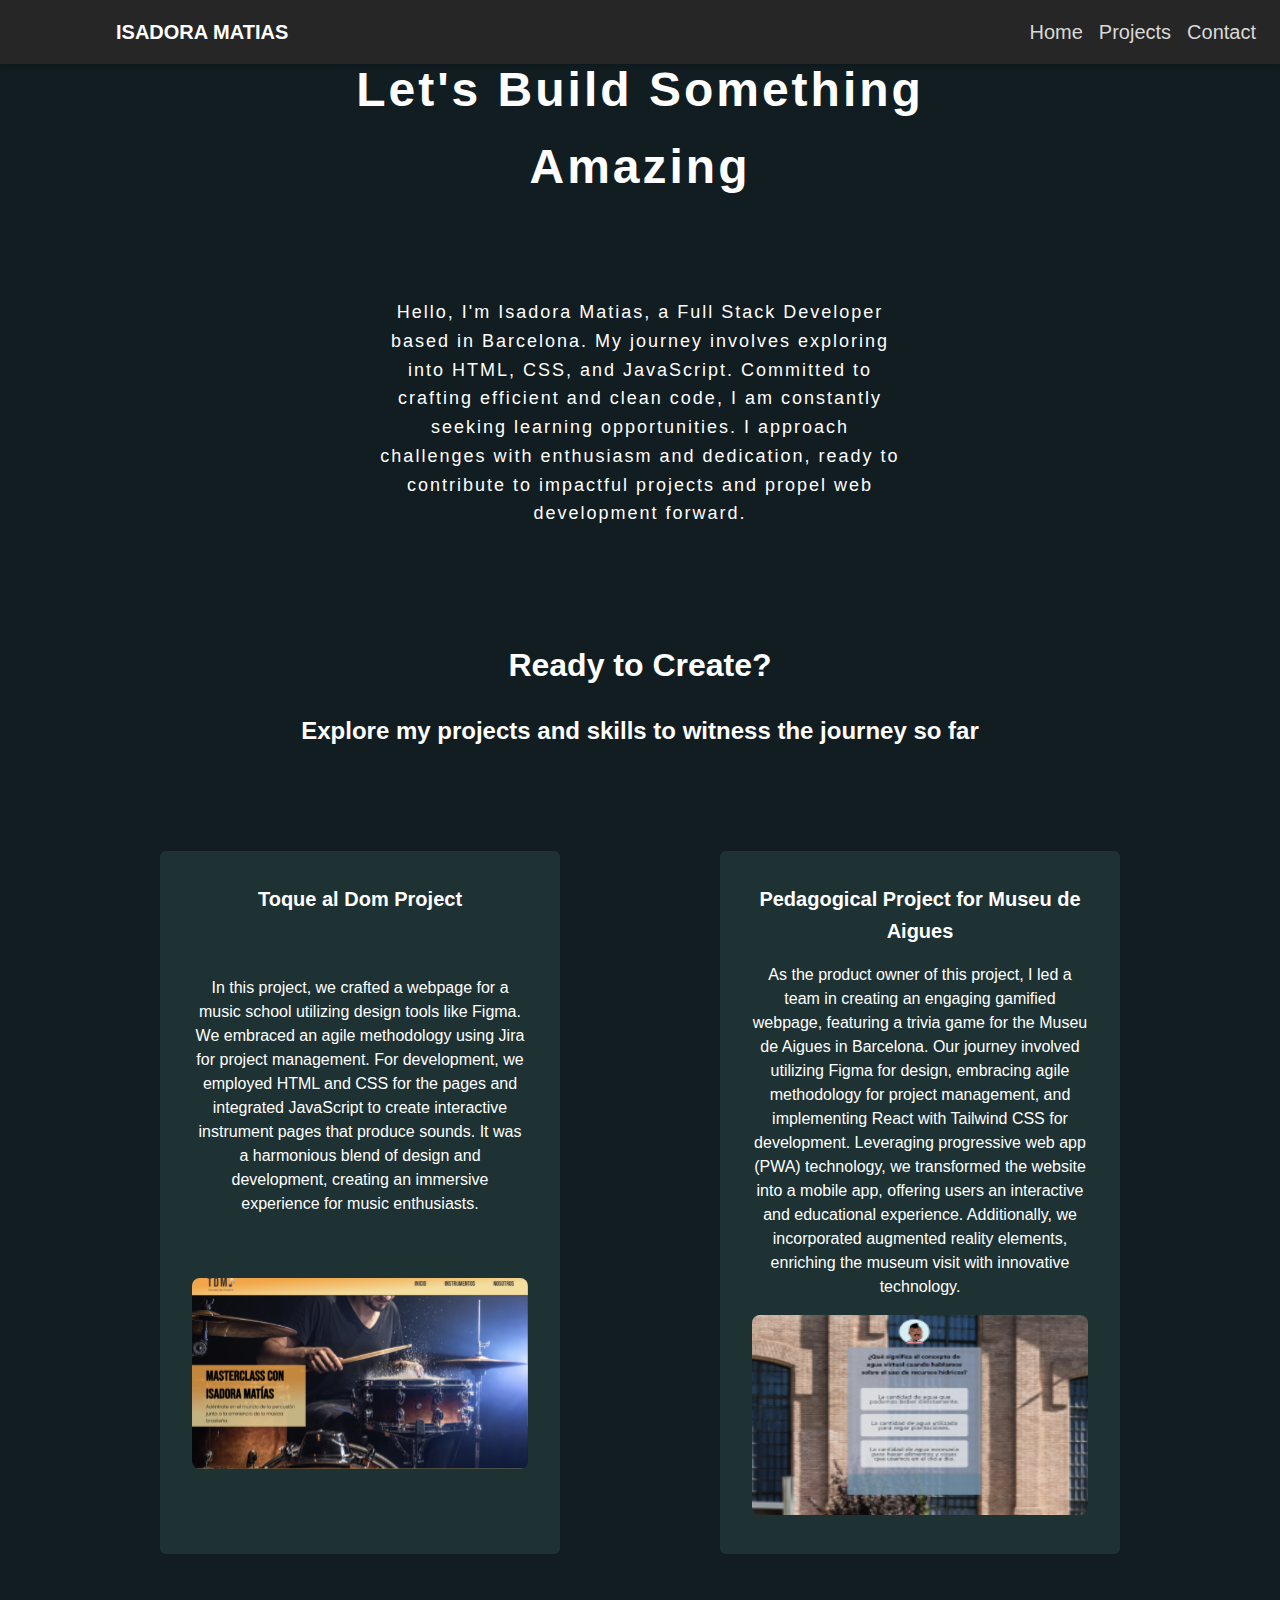
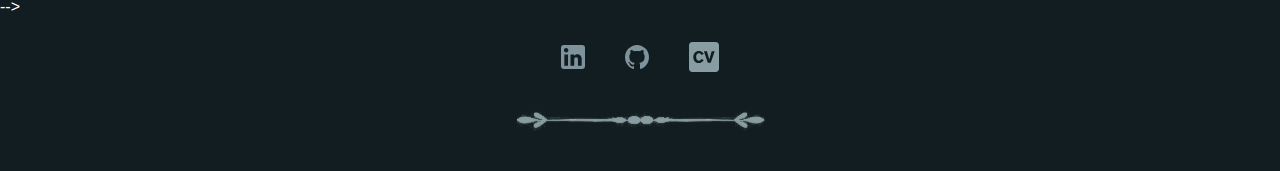
==== commit 02b77f13: "applying subgrid" ====
--- a/index.html
+++ b/index.html
@@ -5,13 +5,13 @@
     <meta name="viewport" content="width=device-width, initial-scale=1.0" />
     <title>Isadora Matias</title>
     <link rel="stylesheet" href="portfolio.css" />
-    <link rel="preconnect" href="https://fonts.googleapis.com" />
+    <!-- <link rel="preconnect" href="https://fonts.googleapis.com" />
     <link rel="preconnect" href="https://fonts.gstatic.com" crossorigin />
     <link rel="preconnect" href="https://fonts.googleapis.com">
     <link rel="preconnect" href="https://fonts.gstatic.com" crossorigin>
     <link rel="preconnect" href="https://fonts.googleapis.com">
 <link rel="preconnect" href="https://fonts.gstatic.com" crossorigin>
-<link href="https://fonts.googleapis.com/css2?family=Lato:ital,wght@0,100;0,300;0,400;0,700;0,900;1,100;1,300;1,400;1,700;1,900&display=swap" rel="stylesheet">
+<link href="https://fonts.googleapis.com/css2?family=Lato:ital,wght@0,100;0,300;0,400;0,700;0,900;1,100;1,300;1,400;1,700;1,900&display=swap" rel="stylesheet"> -->
     <link
       rel="icon"
       href="assets/favicon.svg"
@@ -51,17 +51,9 @@
     </header>
     <section class="first-section">
       <div id="home" class="headline-section">
-        <img
-          src="assets/arabesque2.svg"
-          alt="arabesque2"
-          class="section-image"
-        />
+       
         <h1>Let's Build Something Amazing</h1>
-        <img
-          src="assets/arabesque3.svg"
-          alt="arabesque3"
-          class="section-image"
-        />
+       
       </div>
       <p>
         Hello, I'm Isadora Matias, a Full Stack Developer based in Barcelona. My
@@ -71,40 +63,32 @@
         ready to contribute to impactful projects and propel web development
         forward.
       </p>
-      <img
-        src="assets/arabesque1.svg"
-        alt="arabesque-section1"
-        class="section-image"
-      />
+     
     </section>
     <section class="second-section">
       <div>
-        <img
-          src="assets/arabesque2.svg"
-          alt="arabesque-section2"
-          class="section2-image"
-        />
         <h1 id="projects">Ready to Create?</h1>
         <h2>Explore my projects and skills to witness the journey so far</h2>
       </div>
-      <div class="carousel">
-        <input type="radio" name="carousel" id="slide1" checked />
-        <input type="radio" name="carousel" id="slide2" />
-        <div class="slides">
-          <div class="slide">
-            <img src="assets\CarouselImg1.svg" alt="slide1" />
-          </div>
-          <div class="slide">
-            <img src="assets\CarouselImg2.svg" alt="slide2" />
-          </div>
+      <div class="wrapper">
+        <div class="box">
+          <h2>Toque al Dom Project</h2>
+          <p>In this project, we crafted a webpage for a music school utilizing design tools like Figma. We embraced an agile methodology using Jira for project management. For development, we employed HTML and CSS for the pages and integrated JavaScript to create interactive instrument pages that produce sounds. It was a harmonious blend of design and development, creating an immersive experience for music enthusiasts.</p>
+          <a href="https://zippy-travesseiro-b94d50.netlify.app/" target="_blank">
+          <img src="assets/tqm.svg" alt="Toque Al Dom">
+        </a>
         </div>
-        <div class="navigation">
-          <label for="slide1"></label>
-          <label for="slide2"></label>
+        <div class="box">
+          <h2>Pedagogical Project for Museu de Aigues</h2>
+          <p>As the product owner of this project, I led a team in creating an engaging gamified webpage, featuring a trivia game for the Museu de Aigues in Barcelona. Our journey involved utilizing Figma for design, embracing agile methodology for project management, and implementing React with Tailwind CSS for development. Leveraging progressive web app (PWA) technology, we transformed the website into a mobile app, offering users an interactive and educational experience. Additionally, we incorporated augmented reality elements, enriching the museum visit with innovative technology.</p>
+          <a href="https://museodelasaiguas.netlify.app/trivia-eco-museum" target="_blank">
+          <img src="assets/aigues.png" alt="Aigues Project">
+        </a>
         </div>
       </div>
+      </div>
     </section>
-    <section class="third-section">
+    <!-- <section class="third-section">
       <img src="assets/arabesque2.svg" alt="arabesque-section3" />
       <h1 id="contact">Contact</h1>
       <div id="contact" class="contact-form">
@@ -129,13 +113,15 @@
             <span class="button-text">SUBMIT</span>
             <span class="button-icon">
               <!-- <img src="assets\ant.svg" alt="ant-icon" class="ant-icon"> -->
-            </span>
+            <!-- </span>
           </button>
         </form>
       </div>
-    </section>
+    </section> --> -->
+
     <footer>
       <div class="social-icons">
+        <h1 id="contact"></h1>
         <a
           href="https://www.linkedin.com/in/isadora-de-jesus-matias-gomes/"
           target="_blank"
@@ -150,7 +136,13 @@
         >
           <img src="assets/github.svg" alt="github"
         /></a>
-      
+        <a
+        href="https://drive.google.com/file/d/1LN-XCJUjbzDm_BOj2ZO7NEZFPfPU1CZ3/view"
+        target="_blank"
+        class="social-icon"
+      >
+        <img src="assets/cvv.svg" alt="curriculum"
+      /></a>
       </div>
       <img src="assets/arabesque1.svg" alt="Footer Image" class="footer-img" />
     </footer>
--- a/portfolio.css
+++ b/portfolio.css
@@ -19,6 +19,7 @@
 html,
 body {
   margin: 0;
+  margin-inline: auto;
   padding: 0;
   width: 100%;
   height: 100%;
@@ -28,6 +29,7 @@
   position: relative;
   background-color: var(--primary-color);
   font-family: "Ubuntu", sans-serif;
+  color: white;
 }
 
 header {
@@ -57,6 +59,47 @@
   font-size: 16px;
   letter-spacing: 2px;
   padding: 29px;
+}
+
+.wrapper {
+  display: grid;
+  grid-template-columns: repeat(auto-fit,minmax (350px, 1fr));
+  gap: 10rem;
+  margin-top: 5rem;
+}
+
+.box {
+  background-color: var(--secondary-color);
+  border-radius: 6px;
+  padding: 2rem;
+  text-align: center;
+  display: grid; 
+  grid-template-rows: subgrid;
+  grid-row: span 3;
+  max-width: 400px
+}
+
+ .box h2 {
+  color: var(--quaternary-color);
+  font-size: 20px;
+  margin-top: 0;
+  margin-bottom: 0.5rem;
+}
+
+.box p {
+  color: var(--quaternary-color);
+  font-size: 16px;
+  line-height: 1.5;
+  margin-top: 0.rem;
+  margin-bottom: 0;
+}
+
+.box img {
+  width: 100%;
+  height: auto;
+  max-height: 200px;
+  margin-top: 0.5rem; 
+  border-radius: 8px; 
 }
 
 @media (min-width: 992px) {
@@ -82,9 +125,39 @@
     padding: 40px;
     line-height: 1.6;
   }
-}
-
-.second-section {
+
+  .box {
+    grid-template-rows: auto auto auto;
+    grid-row: 1 / 4;
+  }
+
+  .box h2 {
+    color: var(--quaternary-color);
+    font-size: 20px;
+    margin-top: 0;
+    margin-bottom: 0.5rem;
+  }
+  
+  .box p {
+    color: var(--quaternary-color);
+    font-size: 16px;
+    line-height: 1.5;
+    margin-top: 0.5rem;
+    margin-bottom: 0.5rem;
+  }
+  
+  .box img {
+    width: 100%;
+    height: auto;
+    max-height: 200px;
+    margin-top: 0.5rem;
+    margin-bottom: 0; 
+    border-radius: 8px; 
+  }
+}
+
+
+/* .second-section {
   position: relative;
   display: flex;
   align-items: center;
@@ -96,10 +169,11 @@
   font-size: 16px;
   padding: 20px;
   z-index: 12;
-}
+} */
 
 @media (min-width: 503px) {
   .second-section {
+    color: white;
     display: flex;
     align-items: center;
     justify-content: center;
@@ -112,43 +186,6 @@
   }
 }
 
-.carousel {
-  position: relative;
-  width: 100%;
-  overflow: hidden;
-}
-
-.slides {
-  display: flex;
-  width: 100%;
-}
-
-.slide {
-  min-width: 100%;
-  transition: transform 0.5s ease;
-}
-
-.slide img {
-  width: 100%;
-  height: auto;
-}
-
-.slide {
-  transform: translateX(100%);
-}
-
-.navigation label {
-  cursor: pointer;
-}
-
-#slide1:checked ~ .slides .slide:first-child,
-#slide2:checked ~ .slides .slide:last-child {
-  transform: translateX(0);
-}
-
-.carousel input[type="radio"] {
-  display: none;
-}
 
 .third-section {
   position: relative;
@@ -163,7 +200,7 @@
   color: var(--quaternary-color);
 }
 
-.contact-form {
+/* .contact-form {
   display: flex;
   flex-direction: column;
   width: 100%;
@@ -223,19 +260,20 @@
 
 .submit-button:hover {
   cursor: url(assets/ant.svg), auto;
-}
+} */
 
 @media (min-width: 503px) {
   .third-section {
     padding: 150px;
   }
 
-  .contact-form {
+  /* .contact-form {
     max-width: 900px;
     margin: 0 auto;
     padding: 80px;
-  }
-}
+  } */
+}
+
 
 footer {
   position: relative;
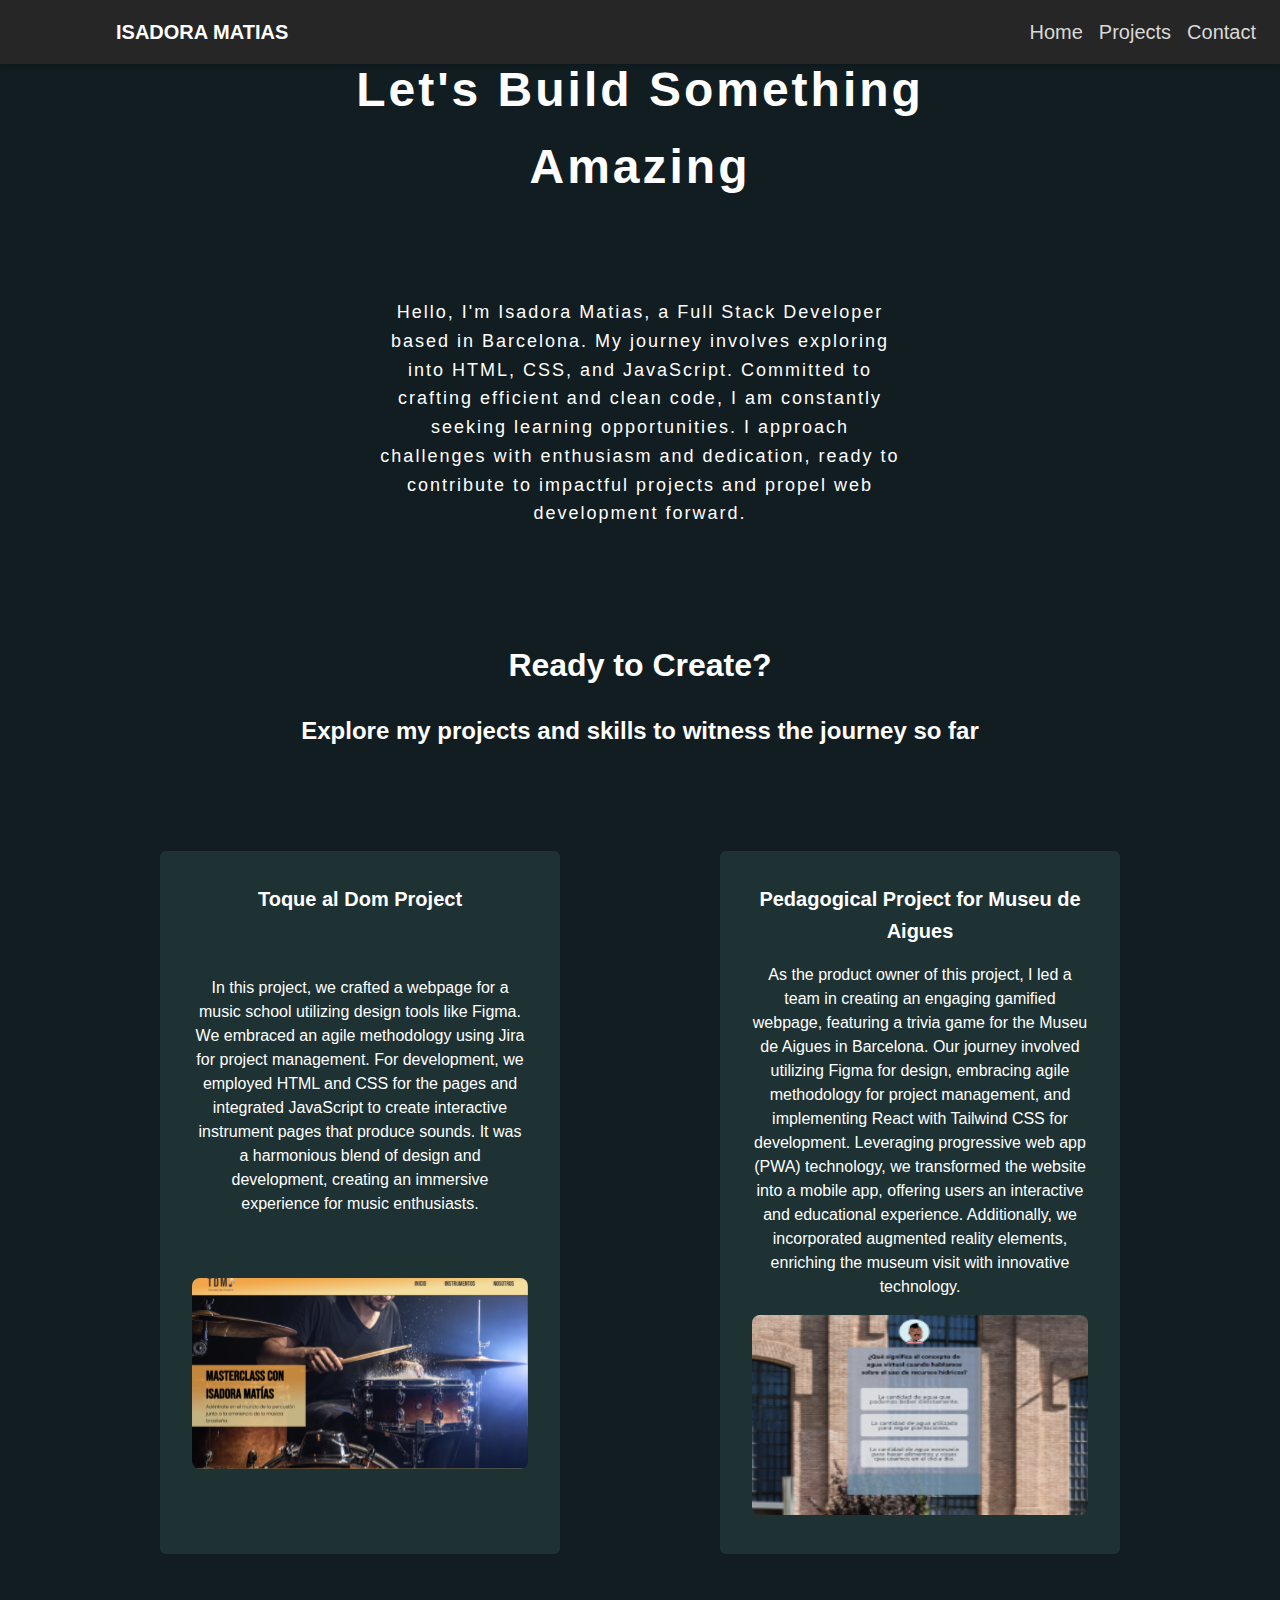
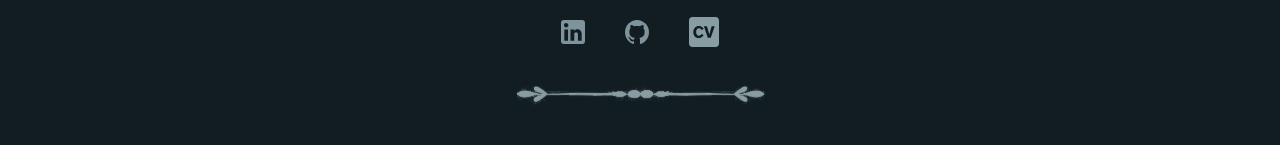
==== commit b6247dad: "adjustments" ====
--- a/index.html
+++ b/index.html
@@ -5,13 +5,7 @@
     <meta name="viewport" content="width=device-width, initial-scale=1.0" />
     <title>Isadora Matias</title>
     <link rel="stylesheet" href="portfolio.css" />
-    <!-- <link rel="preconnect" href="https://fonts.googleapis.com" />
-    <link rel="preconnect" href="https://fonts.gstatic.com" crossorigin />
-    <link rel="preconnect" href="https://fonts.googleapis.com">
-    <link rel="preconnect" href="https://fonts.gstatic.com" crossorigin>
-    <link rel="preconnect" href="https://fonts.googleapis.com">
-<link rel="preconnect" href="https://fonts.gstatic.com" crossorigin>
-<link href="https://fonts.googleapis.com/css2?family=Lato:ital,wght@0,100;0,300;0,400;0,700;0,900;1,100;1,300;1,400;1,700;1,900&display=swap" rel="stylesheet"> -->
+   
     <link
       rel="icon"
       href="assets/favicon.svg"
@@ -88,37 +82,7 @@
       </div>
       </div>
     </section>
-    <!-- <section class="third-section">
-      <img src="assets/arabesque2.svg" alt="arabesque-section3" />
-      <h1 id="contact">Contact</h1>
-      <div id="contact" class="contact-form">
-        <form action="/submit" method="post">
-          <div>
-            <label for="name" class="form-label">Name</label>
-            <input type="text" id="name" name="name" class="form-input" />
-          </div>
-          <div>
-            <label for="email" class="form-label">Email</label>
-            <input type="email" id="email" name="email" class="form-input" />
-          </div>
-          <div>
-            <label for="message" class="form-label">Message</label>
-            <textarea
-              id="message"
-              name="message"
-              class="form-textarea"
-            ></textarea>
-          </div>
-          <button type="submit" class="submit-button">
-            <span class="button-text">SUBMIT</span>
-            <span class="button-icon">
-              <!-- <img src="assets\ant.svg" alt="ant-icon" class="ant-icon"> -->
-            <!-- </span>
-          </button>
-        </form>
-      </div>
-    </section> --> -->
-
+    
     <footer>
       <div class="social-icons">
         <h1 id="contact"></h1>
--- a/portfolio.css
+++ b/portfolio.css
@@ -63,7 +63,7 @@
 
 .wrapper {
   display: grid;
-  grid-template-columns: repeat(auto-fit,minmax (350px, 1fr));
+  grid-template-columns: repeat(auto-fit,minmax(350px, 1fr));
   gap: 10rem;
   margin-top: 5rem;
 }
@@ -157,30 +157,18 @@
 }
 
 
-/* .second-section {
-  position: relative;
-  display: flex;
-  align-items: center;
-  justify-content: center;
-  margin-top: 10px;
-  text-align: center;
-  flex-wrap: wrap;
-  color: var(--quaternary-color);
-  font-size: 16px;
-  padding: 20px;
-  z-index: 12;
-} */
+
 
 @media (min-width: 503px) {
   .second-section {
-    color: white;
+   
     display: flex;
     align-items: center;
     justify-content: center;
     margin-top: 10px;
     text-align: center;
     flex-wrap: wrap;
-    color: var(--quaternary-color);
+    
     font-size: 16px;
     padding: 40px;
   }
@@ -200,78 +188,14 @@
   color: var(--quaternary-color);
 }
 
-/* .contact-form {
-  display: flex;
-  flex-direction: column;
-  width: 100%;
-  padding: 50px;
-  margin: auto;
-  border: 3px solid var(--tertiary-color);
-  border-radius: 50px 50px 0px 50px;
-  bottom: 20px;
-  background-color: #1e3234;
-  max-width: 400px;
-}
-
-.form-label {
-  display: flex;
-  margin-right: 120px;
-}
-
-.form-input {
-  width: 100%;
-  height: auto;
-  background: rgba(127, 147, 156, 0.5);
-}
-
-.form-textarea {
-  width: 100%;
-  margin: 0;
-  padding: 40px;
-  background: rgba(127, 147, 156, 0.5);
-}
-
-input:focus,
-textarea:focus {
-  background: var(--quinary-color);
-  border-radius: 5px;
-}
-
-.submit-button {
-  position: relative;
-  z-index: 11;
-  margin-top: 20px;
-  margin-left: 90px;
-  border: none;
-  background-color: var(--tertiary-color);
-  border-radius: 20px;
-  width: auto;
-  overflow: hidden;
-  cursor: pointer;
-  padding: 10px 20px;
-}
-
-.button-text {
-  font-family: "Cinzel Decorative", serif;
-  font-weight: bold;
-  font-size: 22px;
-  z-index: 2;
-}
-
-.submit-button:hover {
-  cursor: url(assets/ant.svg), auto;
-} */
+
 
 @media (min-width: 503px) {
   .third-section {
     padding: 150px;
   }
 
-  /* .contact-form {
-    max-width: 900px;
-    margin: 0 auto;
-    padding: 80px;
-  } */
+ 
 }
 
 
